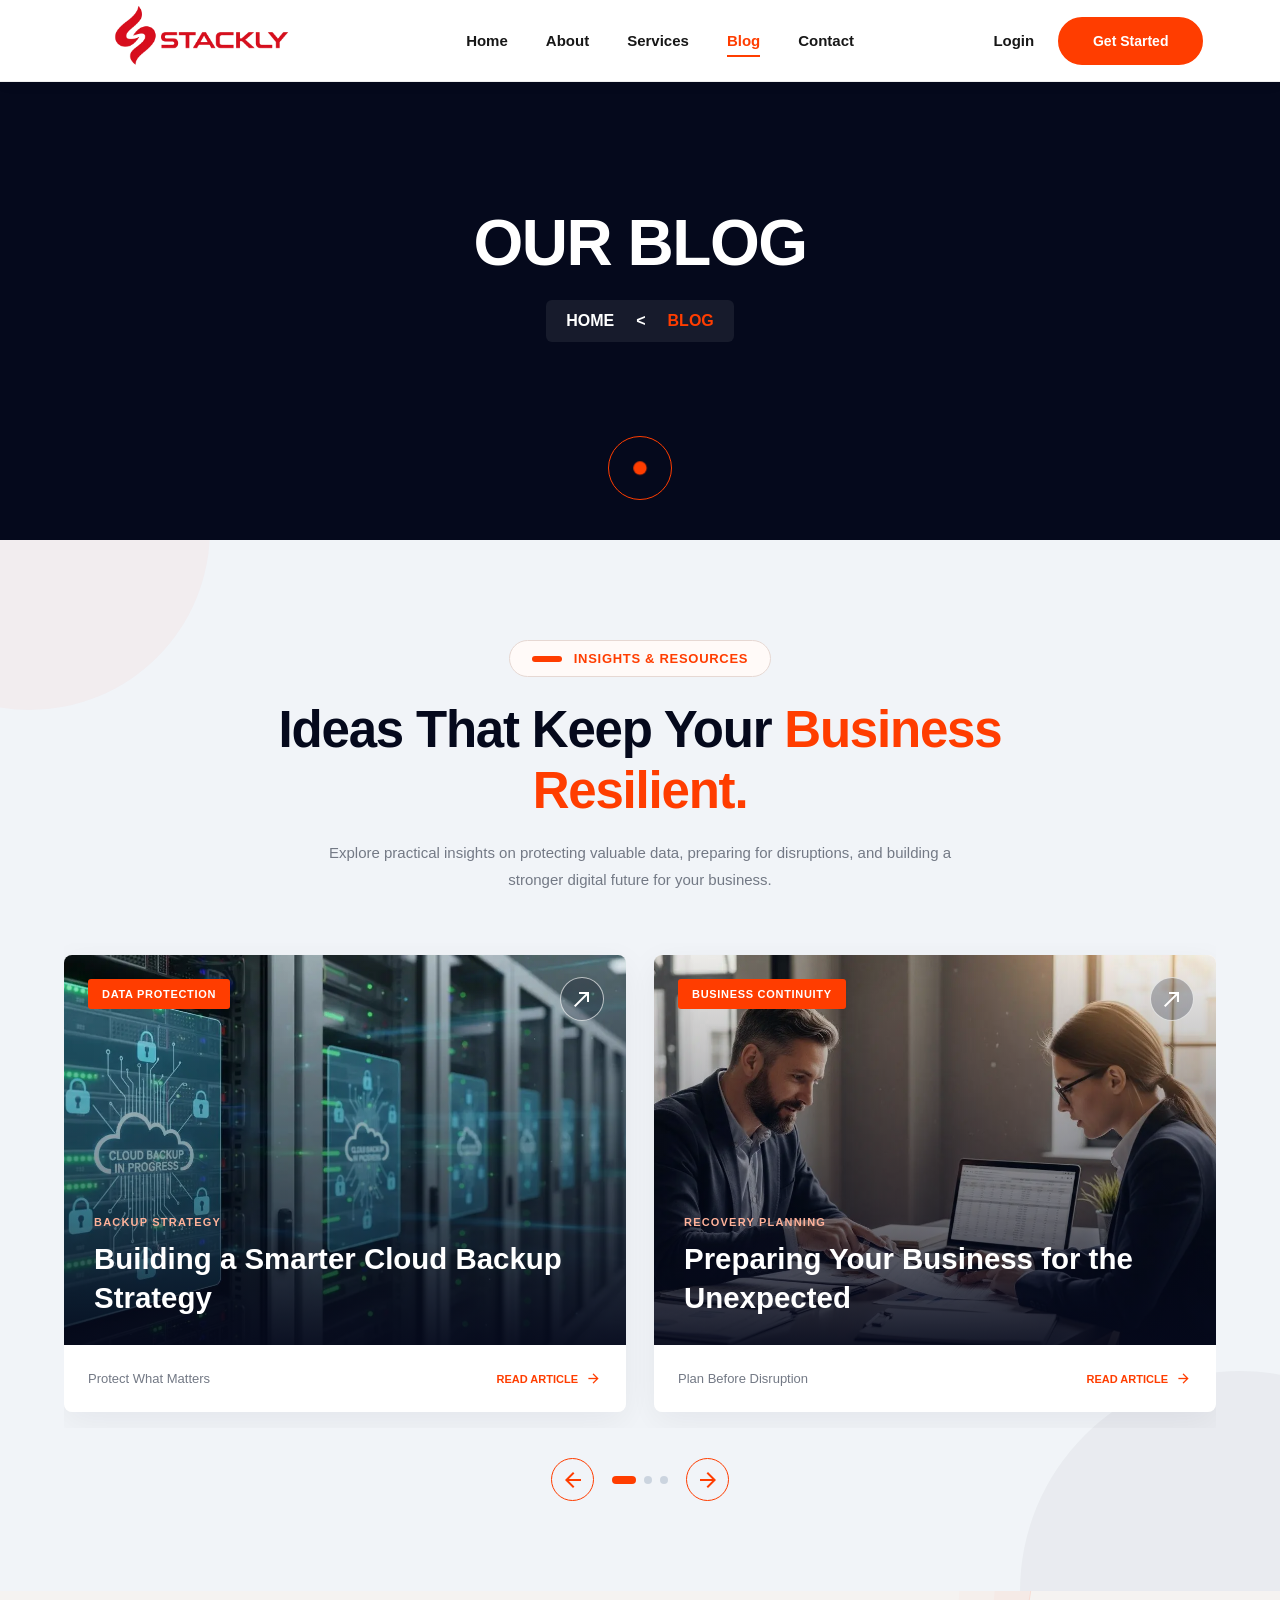
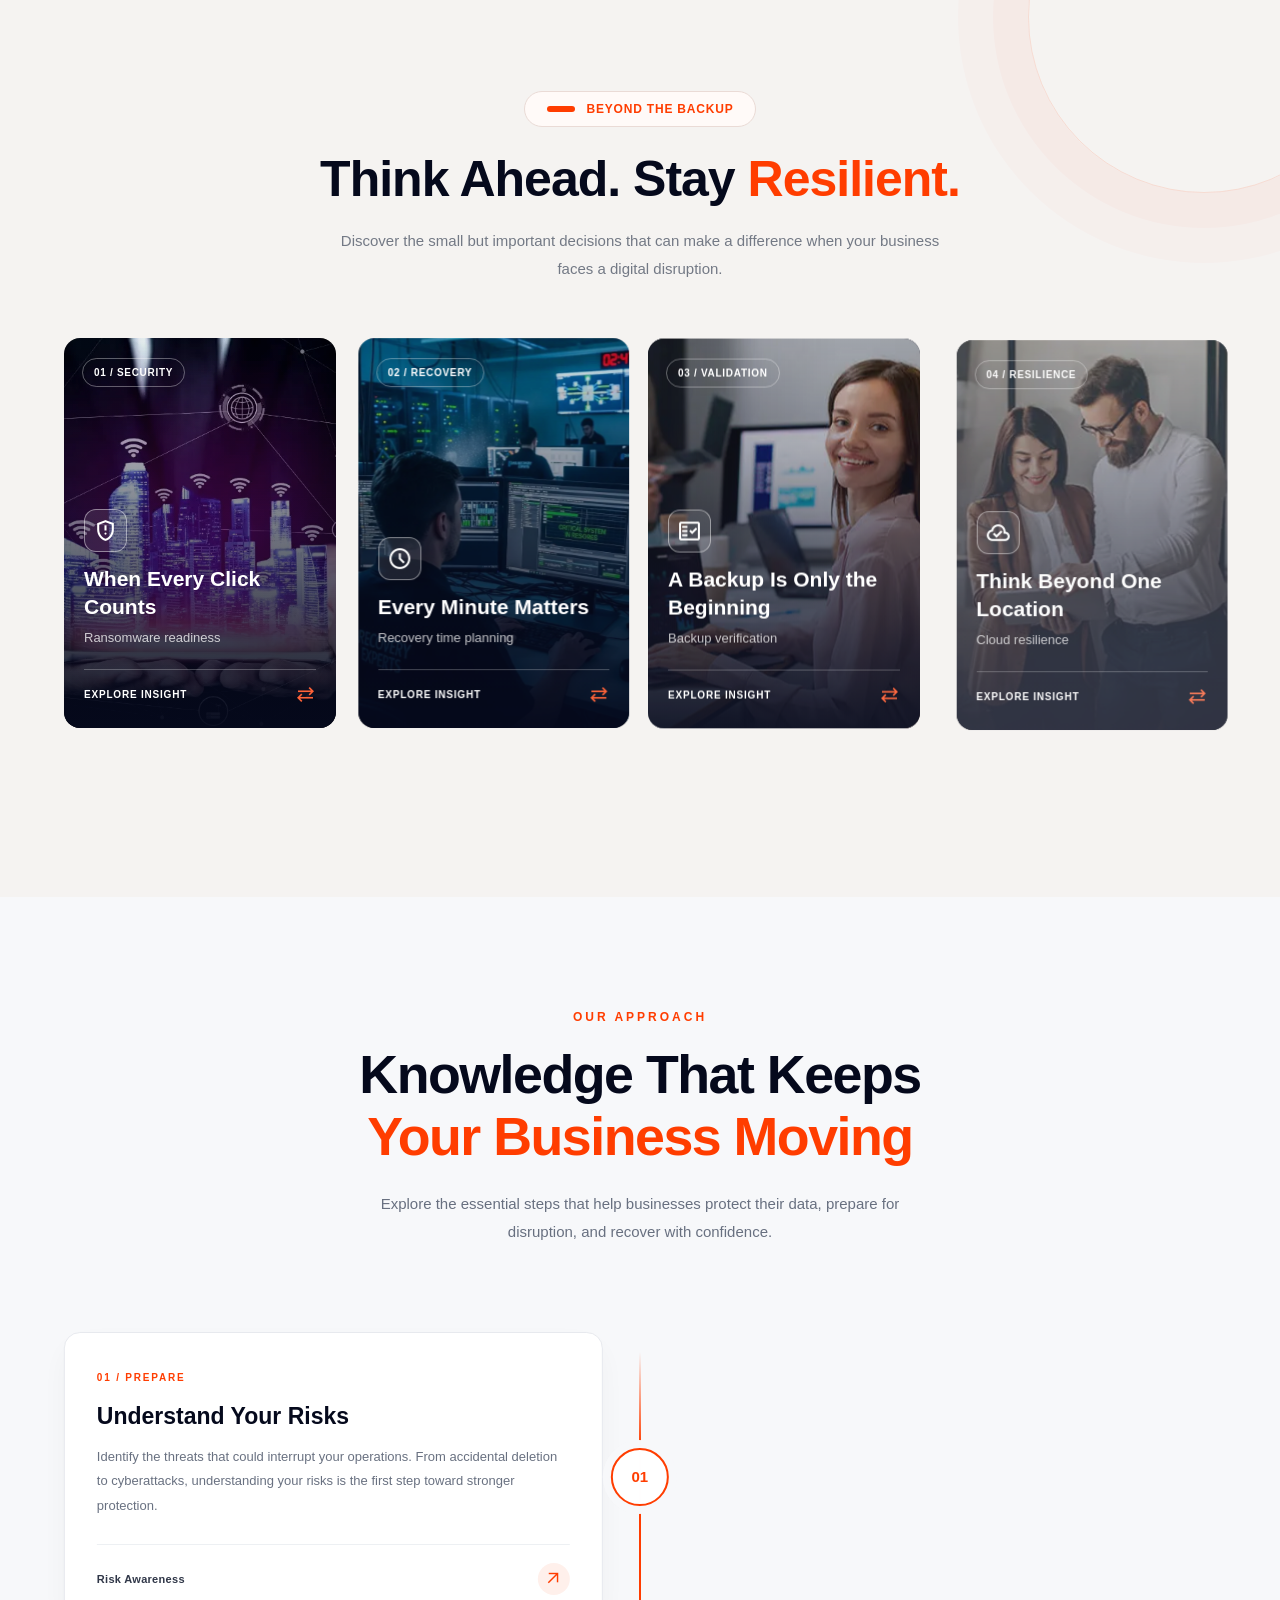
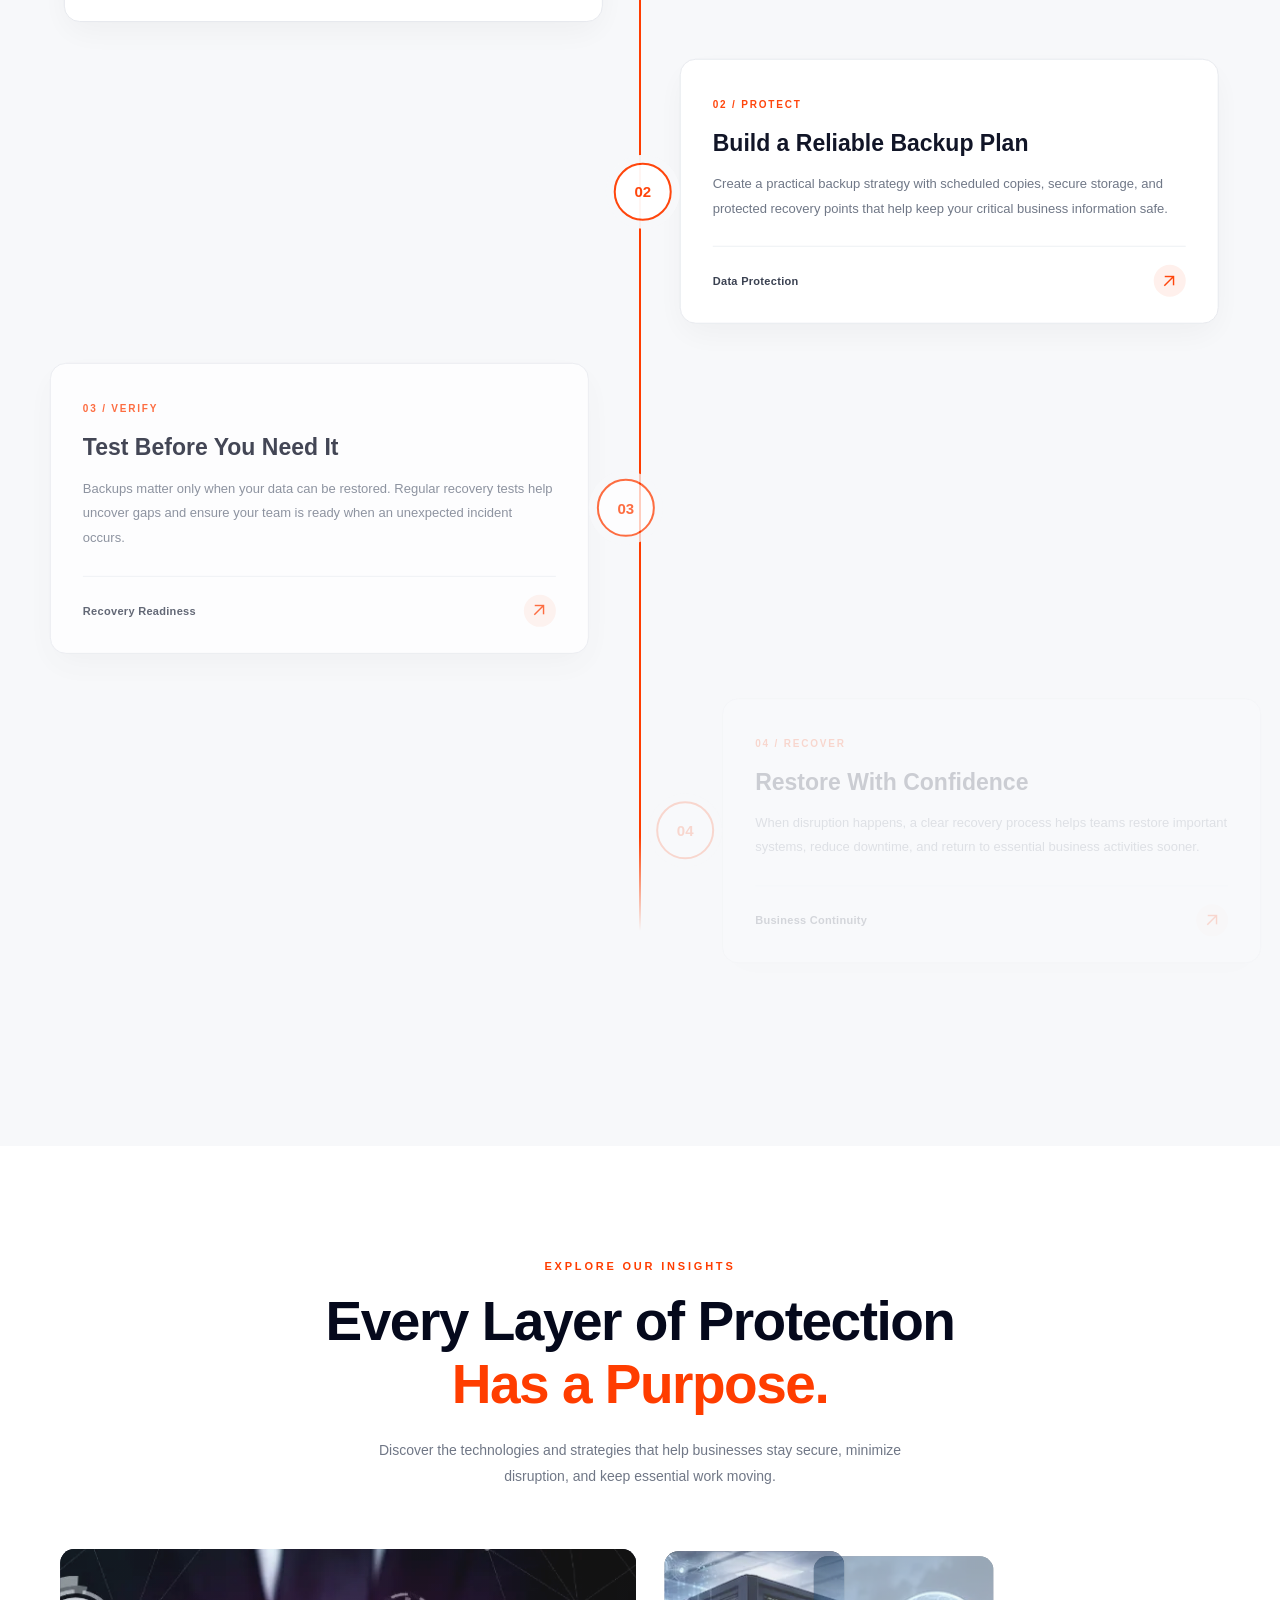
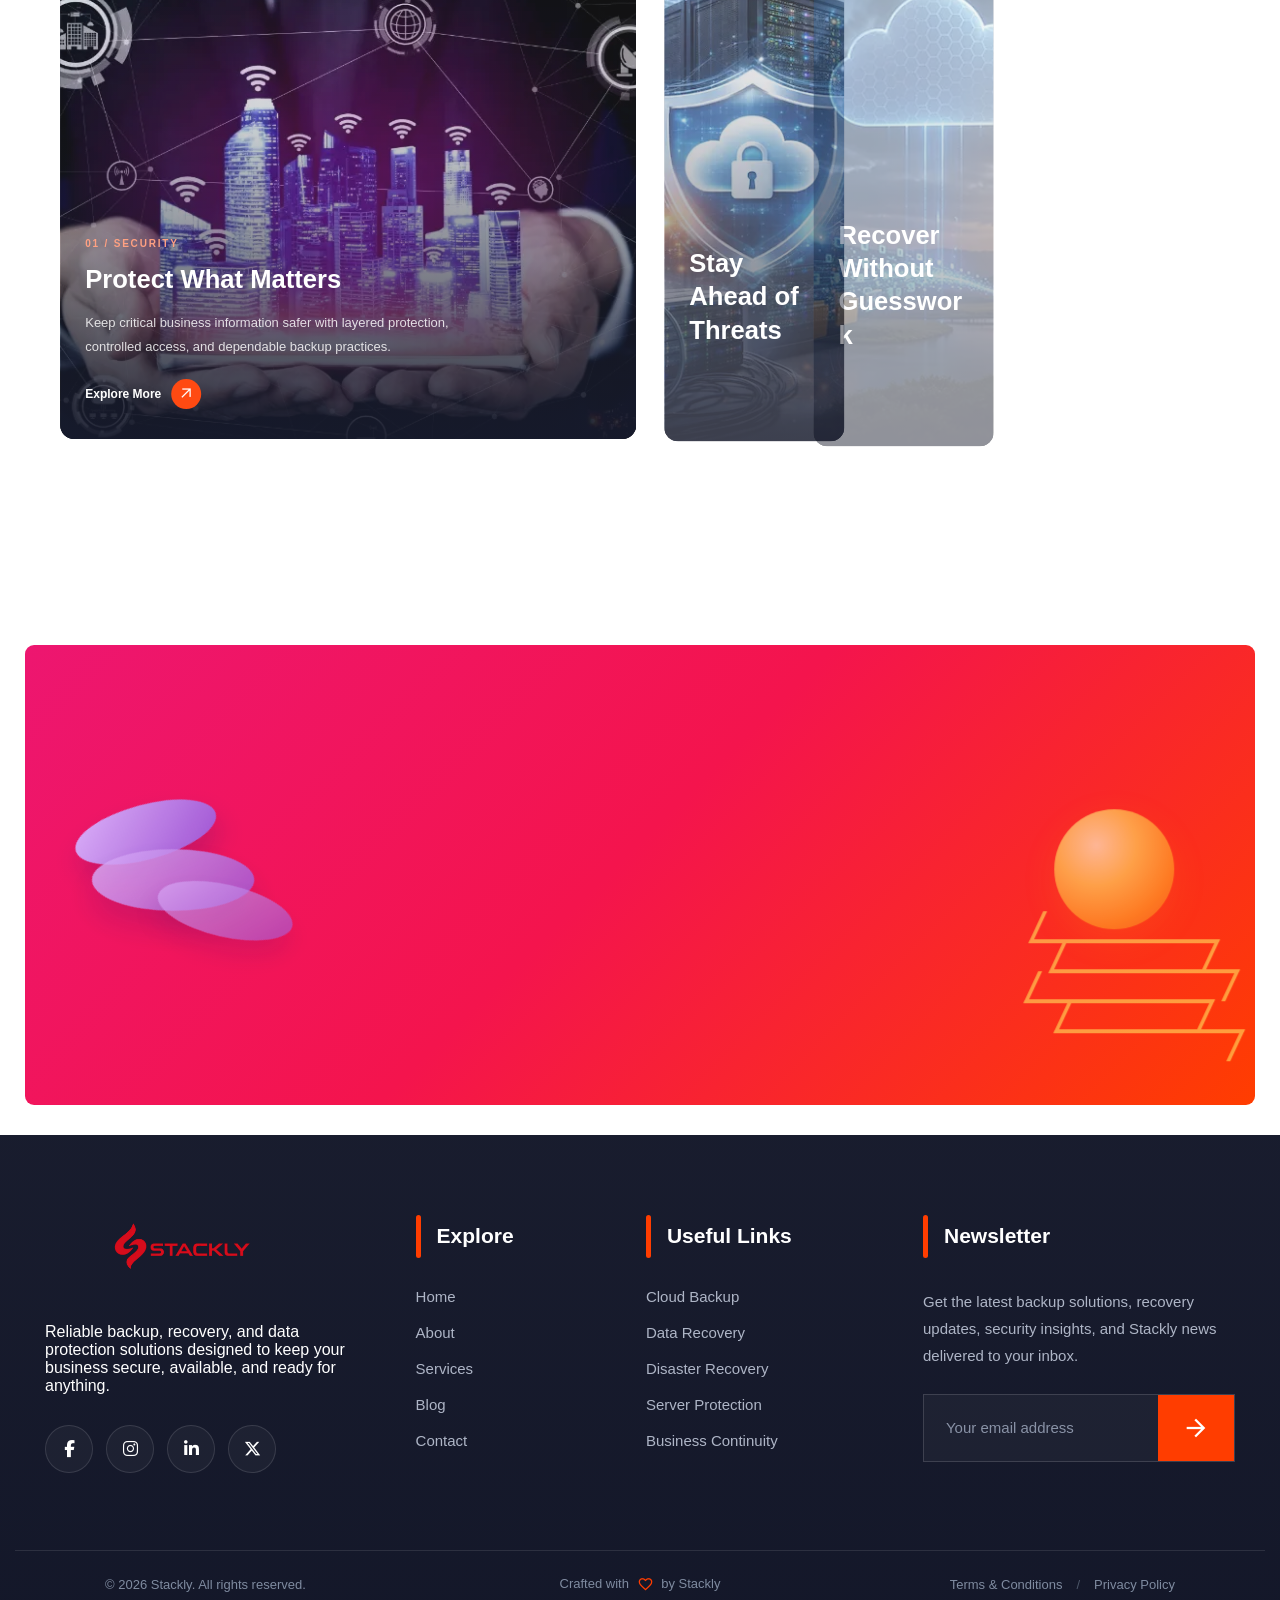
==== blog.html @ acf5c430 "first commit" ====
<!DOCTYPE html>
<html lang="en">
<head>
    <meta charset="UTF-8">
    <meta name="viewport" content="width=device-width, initial-scale=1.0">

    <title>Stackly | Backup & Recovery Solutions</title>
<link
    rel="stylesheet"
    href="https://fonts.googleapis.com/css2?family=Material+Symbols+Outlined:opsz,wght,FILL,GRAD@24,500,0,0"
>
<link rel="stylesheet"
      href="https://cdnjs.cloudflare.com/ajax/libs/font-awesome/6.7.2/css/all.min.css">
    <!-- Header CSS -->
    <link rel="stylesheet" href="css/style.css">
    <link rel="stylesheet" href="css/blog.css">
</head>

<body>

    <!-- ================================
         HEADER / NAVBAR
    ================================= -->

    <header class="main-header">

        <nav class="navbar">

            <!-- LOGO -->
            <div class="navbar-logo">
                <a href="index.html">
                    <img
                        src="assets/red-logo.webp"
                        alt="Stackly"
                        class="stackly-logo"
                    >
                </a>
            </div>


            <!-- DESKTOP NAVIGATION -->
            <div class="desktop-navigation">

                <ul class="nav-menu">

                    <li class="nav-item">
                        <a href="index.html" class="nav-link">
                            Home
                        </a>
                    </li>

                    <li class="nav-item">
                        <a href="about.html" class="nav-link">
                            About
                        </a>
                    </li>

                    <li class="nav-item">
                        <a href="services.html" class="nav-link">
                            Services
                        </a>
                    </li>

                    <li class="nav-item">
                        <a href="blog.html" class="nav-link active">
                            Blog
                        </a>
                    </li>

                    <li class="nav-item">
                        <a href="contact.html" class="nav-link">
                            Contact
                        </a>
                    </li>

                </ul>

            </div>


            <!-- RIGHT SIDE ACTIONS -->
            <div class="navbar-actions">

                <a href="login.html" class="login-link">
                    Login
                </a>

                <a href="contact.html" class="header-cta">
                    Get Started
                </a>

            </div>


            <!-- MOBILE MENU BUTTON -->
            <button
                class="mobile-menu-toggle"
                id="mobileMenuToggle"
                type="button"
                aria-label="Open Menu"
                aria-expanded="false"
            >

                <span></span>
                <span></span>
                <span></span>

            </button>

        </nav>


        <!-- =================================
             MOBILE FULL SCREEN NAVIGATION
        ================================== -->

        <div
            class="mobile-navigation"
            id="mobileNavigation"
        >

            <div class="mobile-menu-content">

                <ul class="mobile-nav-menu">

                    <li>
                        <a
                            href="index.html"
                            class="mobile-nav-link"
                        >
                            Home
                        </a>
                    </li>

                    <li>
                        <a
                            href="about.html"
                            class="mobile-nav-link"
                        >
                            About
                        </a>
                    </li>

                    <li>
                        <a
                            href="services.html"
                            class="mobile-nav-link"
                        >
                            Services
                        </a>
                    </li>

                    <li>
                        <a
                            href="blog.html"
                            class="mobile-nav-link active"
                        >
                            Blog
                        </a>
                    </li>

                    <li>
                        <a
                            href="contact.html"
                            class="mobile-nav-link"
                        >
                            Contact
                        </a>
                    </li>

                </ul>


                <!-- MOBILE ACTION BUTTONS -->

                <div class="mobile-menu-actions">

                    <a
                        href="login.html"
                        class="mobile-login"
                    >
                        Login
                    </a>

                    <a
                        href="contact.html"
                        class="mobile-cta"
                    >
                        Get Started
                    </a>

                </div>

            </div>

        </div>

    </header>

<!-- =========================================
     STACKLY BLOG HERO
========================================= -->

<section class="backup-about-hero backup-blog-hero">

    <!-- Circuit background -->
    <div class="backup-about-hero-pattern"></div>

    <!-- Centered content -->
    <div class="backup-about-hero-content">

        <h1 class="backup-about-hero-title">
            OUR BLOG
        </h1>

        <div class="backup-about-breadcrumb">

            <a href="index.html">HOME</a>

            <span class="backup-breadcrumb-arrow">&lt;</span>

            <span class="backup-breadcrumb-current">
                BLOG
            </span>

        </div>

    </div>

    <!-- Bottom circle -->
    <div class="backup-about-hero-circle">
        <span></span>
    </div>

</section>

<!-- =========================================
     STACKLY BLOG ARTICLES
========================================= -->

<section class="stackly-blog-showcase">

    <div class="stackly-blog-container">

        <!-- Heading -->
        <div class="stackly-blog-heading">

            <div class="stackly-blog-label">
                <span></span>
                INSIGHTS & RESOURCES
            </div>

            <h2>
                Ideas That Keep Your
                <span>Business Resilient.</span>
            </h2>

            <p>
                Explore practical insights on protecting valuable data,
                preparing for disruptions, and building a stronger
                digital future for your business.
            </p>

        </div>


        <!-- Carousel -->
        <div class="stackly-blog-carousel">

            <div class="stackly-blog-viewport">

                <div class="stackly-blog-track">

                    <!-- Article 1 -->
                    <article class="stackly-blog-card">

                        <a href="404.html"
                           class="stackly-blog-image"
                           aria-label="Read the guide to smarter cloud backup">

                            <img src="assets/cloud-backup.webp"
                                 alt="Cloud infrastructure and business data backup"
                                 loading="lazy">

                            <span class="stackly-blog-category">
                                DATA PROTECTION
                            </span>

                            <span class="stackly-blog-image-arrow">
                                <span class="material-symbols-outlined">
                                    north_east
                                </span>
                            </span>

                            <div class="stackly-blog-image-content">
                                <span class="stackly-blog-meta">
                                    BACKUP STRATEGY
                                </span>
                                <h3>Building a Smarter Cloud Backup Strategy</h3>
                            </div>

                        </a>

                        <div class="stackly-blog-card-footer">
                            <span>Protect What Matters</span>
                            <a href="404.html">READ ARTICLE
                                <span class="material-symbols-outlined">arrow_forward</span>
                            </a>
                        </div>

                    </article>


                    <!-- Article 2 -->
                    <article class="stackly-blog-card">

                        <a href="404.html"
                           class="stackly-blog-image"
                           aria-label="Read about disaster recovery planning">

                            <img src="assets/bussiness-loan.webp"
                                 alt="Team preparing a disaster recovery plan"
                                 loading="lazy">

                            <span class="stackly-blog-category">
                                BUSINESS CONTINUITY
                            </span>

                            <span class="stackly-blog-image-arrow">
                                <span class="material-symbols-outlined">
                                    north_east
                                </span>
                            </span>

                            <div class="stackly-blog-image-content">
                                <span class="stackly-blog-meta">
                                    RECOVERY PLANNING
                                </span>
                                <h3>Preparing Your Business for the Unexpected</h3>
                            </div>

                        </a>

                        <div class="stackly-blog-card-footer">
                            <span>Plan Before Disruption</span>
                            <a href="404.html">READ ARTICLE
                                <span class="material-symbols-outlined">arrow_forward</span>
                            </a>
                        </div>

                    </article>


                    <!-- Article 3 -->
                    <article class="stackly-blog-card">

                        <a href="404.html"
                           class="stackly-blog-image"
                           aria-label="Read about ransomware resilience">

                            <img src="assets/secure-data.webp"
                                 alt="Cybersecurity and ransomware protection"
                                 loading="lazy">

                            <span class="stackly-blog-category">
                                CYBERSECURITY
                            </span>

                            <span class="stackly-blog-image-arrow">
                                <span class="material-symbols-outlined">
                                    north_east
                                </span>
                            </span>

                            <div class="stackly-blog-image-content">
                                <span class="stackly-blog-meta">
                                    SECURITY INSIGHTS
                                </span>
                                <h3>Strengthening Your Defenses Against Ransomware</h3>
                            </div>

                        </a>

                        <div class="stackly-blog-card-footer">
                            <span>Build Digital Resilience</span>
                            <a href="404.html">READ ARTICLE
                                <span class="material-symbols-outlined">arrow_forward</span>
                            </a>
                        </div>

                    </article>


                    <!-- Article 4 -->
                    <article class="stackly-blog-card">

                        <a href="404.html"
                           class="stackly-blog-image"
                           aria-label="Read about recovery time objectives">

                            <img src="assets/data-recovery (1).webp"
                                 alt="IT specialist restoring business systems"
                                 loading="lazy">

                            <span class="stackly-blog-category">
                                DATA RECOVERY
                            </span>

                            <span class="stackly-blog-image-arrow">
                                <span class="material-symbols-outlined">
                                    north_east
                                </span>
                            </span>

                            <div class="stackly-blog-image-content">
                                <span class="stackly-blog-meta">
                                    RECOVERY READINESS
                                </span>
                                <h3>Reducing Downtime With Better Recovery Planning</h3>
                            </div>

                        </a>

                        <div class="stackly-blog-card-footer">
                            <span>Restore With Confidence</span>
                            <a href="404.html">READ ARTICLE
                                <span class="material-symbols-outlined">arrow_forward</span>
                            </a>
                        </div>

                    </article>


                    <!-- Article 5 -->
                    <article class="stackly-blog-card">

                        <a href="404.html"
                           class="stackly-blog-image"
                           aria-label="Read about backup security">

                            <img src="assets/data-protect.webp"
                                 alt="Secure data storage and encrypted backups"
                                 loading="lazy">

                            <span class="stackly-blog-category">
                                DATA SECURITY
                            </span>

                            <span class="stackly-blog-image-arrow">
                                <span class="material-symbols-outlined">
                                    north_east
                                </span>
                            </span>

                            <div class="stackly-blog-image-content">
                                <span class="stackly-blog-meta">
                                    SECURITY BEST PRACTICES
                                </span>
                                <h3>Why Secure Backups Matter More Than Ever</h3>
                            </div>

                        </a>

                        <div class="stackly-blog-card-footer">
                            <span>Keep Your Data Secure</span>
                            <a href="404.html">READ ARTICLE
                                <span class="material-symbols-outlined">arrow_forward</span>
                            </a>
                        </div>

                    </article>


                    <!-- Article 6 -->
                    <article class="stackly-blog-card">

                        <a href="404.html"
                           class="stackly-blog-image"
                           aria-label="Read about business continuity">

                            <img src="assets/bussiness-loan.webp"
                                 alt="Business team reviewing continuity plans"
                                 loading="lazy">

                            <span class="stackly-blog-category">
                                BUSINESS RESILIENCE
                            </span>

                            <span class="stackly-blog-image-arrow">
                                <span class="material-symbols-outlined">
                                    north_east
                                </span>
                            </span>

                            <div class="stackly-blog-image-content">
                                <span class="stackly-blog-meta">
                                    LONG-TERM PLANNING
                                </span>
                                <h3>Creating a Reliable Business Continuity Plan</h3>
                            </div>

                        </a>

                        <div class="stackly-blog-card-footer">
                            <span>Stay Ready for Tomorrow</span>
                            <a href="404.html">READ ARTICLE
                                <span class="material-symbols-outlined">arrow_forward</span>
                            </a>
                        </div>

                    </article>

                </div>
            </div>


            <!-- Slider controls -->
            <div class="stackly-blog-controls">

                <button class="stackly-blog-prev"
                        type="button"
                        aria-label="Previous articles">
                    <span class="material-symbols-outlined">arrow_back</span>
                </button>

                <div class="stackly-blog-pagination"></div>

                <button class="stackly-blog-next"
                        type="button"
                        aria-label="Next articles">
                    <span class="material-symbols-outlined">arrow_forward</span>
                </button>

            </div>

        </div>

    </div>

</section>


<section class="stackly-insight-section">
    <div class="stackly-insight-container">

        <div class="stackly-insight-heading">
            <div class="stackly-insight-label">
                <span></span> BEYOND THE BACKUP
            </div>

            <h2>
                Think Ahead. Stay
                <span>Resilient.</span>
            </h2>

            <p>
                Discover the small but important decisions that can make
                a difference when your business faces a digital disruption.
            </p>
        </div>

        <div class="stackly-insight-grid">

            <!-- Card 1 -->
            <article class="stackly-flip-card">
                <button class="stackly-flip-inner" type="button"
                        aria-label="Reveal ransomware readiness insight"
                        aria-pressed="false">
                    <div class="stackly-flip-front">
                        <img src="assets/secure-data.webp"
                             alt="Cybersecurity threat protection"
                             loading="lazy">
                        <span class="stackly-insight-number">01 / SECURITY</span>
                        <div class="stackly-flip-front-content">
                            <span class="material-symbols-outlined">gpp_maybe</span>
                            <h3>When Every Click Counts</h3>
                            <p>Ransomware readiness</p>
                            <span class="stackly-flip-hint">
                                EXPLORE INSIGHT
                                <span class="material-symbols-outlined">sync_alt</span>
                            </span>
                        </div>
                    </div>

                    <div class="stackly-flip-back">
                        <span class="stackly-insight-back-number">01</span>
                        <span class="material-symbols-outlined stackly-back-icon">shield_lock</span>
                        <span class="stackly-back-label">SECURITY INSIGHT</span>
                        <h3>Prepare Before a Threat Arrives</h3>
                        <p>
                            Use multi-factor authentication, restrict access,
                            and maintain isolated backups to strengthen your
                            response to ransomware incidents.
                        </p>
                        <a href="404.html" class="stackly-insight-link">
                            EXPLORE MORE
                            <span class="material-symbols-outlined">arrow_forward</span>
                        </a>
                    </div>
                </button>
            </article>


            <!-- Card 2 -->
            <article class="stackly-flip-card">
                <button class="stackly-flip-inner" type="button"
                        aria-label="Reveal recovery planning insight"
                        aria-pressed="false">
                    <div class="stackly-flip-front">
                        <img src="assets/data-protect.webp"
                             alt="IT team planning system recovery"
                             loading="lazy">
                        <span class="stackly-insight-number">02 / RECOVERY</span>
                        <div class="stackly-flip-front-content">
                            <span class="material-symbols-outlined">schedule</span>
                            <h3>Every Minute Matters</h3>
                            <p>Recovery time planning</p>
                            <span class="stackly-flip-hint">
                                EXPLORE INSIGHT
                                <span class="material-symbols-outlined">sync_alt</span>
                            </span>
                        </div>
                    </div>

                    <div class="stackly-flip-back">
                        <span class="stackly-insight-back-number">02</span>
                        <span class="material-symbols-outlined stackly-back-icon">restore</span>
                        <span class="stackly-back-label">RECOVERY INSIGHT</span>
                        <h3>Know Your Recovery Priorities</h3>
                        <p>
                            Define recovery time and recovery point objectives
                            for critical systems, then test whether your
                            recovery plans meet those targets.
                        </p>
                        <a href="404.html" class="stackly-insight-link">
                            EXPLORE MORE
                            <span class="material-symbols-outlined">arrow_forward</span>
                        </a>
                    </div>
                </button>
            </article>


            <!-- Card 3 -->
            <article class="stackly-flip-card">
                <button class="stackly-flip-inner" type="button"
                        aria-label="Reveal backup verification insight"
                        aria-pressed="false">
                    <div class="stackly-flip-front">
                        <img src="assets/data-recovery-team.webp"
                             alt="Data verification and monitoring"
                             loading="lazy">
                        <span class="stackly-insight-number">03 / VALIDATION</span>
                        <div class="stackly-flip-front-content">
                            <span class="material-symbols-outlined">fact_check</span>
                            <h3>A Backup Is Only the Beginning</h3>
                            <p>Backup verification</p>
                            <span class="stackly-flip-hint">
                                EXPLORE INSIGHT
                                <span class="material-symbols-outlined">sync_alt</span>
                            </span>
                        </div>
                    </div>

                    <div class="stackly-flip-back">
                        <span class="stackly-insight-back-number">03</span>
                        <span class="material-symbols-outlined stackly-back-icon">verified</span>
                        <span class="stackly-back-label">VALIDATION INSIGHT</span>
                        <h3>Verify Before You Need It</h3>
                        <p>
                            Monitor backup jobs, review failures, check data
                            integrity, and perform restore tests to confirm
                            that your backups are usable.
                        </p>
                        <a href="404.html" class="stackly-insight-link">
                            EXPLORE MORE
                            <span class="material-symbols-outlined">arrow_forward</span>
                        </a>
                    </div>
                </button>
            </article>


            <!-- Card 4 -->
            <article class="stackly-flip-card">
                <button class="stackly-flip-inner" type="button"
                        aria-label="Reveal cloud resilience insight"
                        aria-pressed="false">
                    <div class="stackly-flip-front">
                        <img src="assets/backup-team.webp"
                             alt="Cloud infrastructure and connected systems"
                             loading="lazy">
                        <span class="stackly-insight-number">04 / RESILIENCE</span>
                        <div class="stackly-flip-front-content">
                            <span class="material-symbols-outlined">cloud_done</span>
                            <h3>Think Beyond One Location</h3>
                            <p>Cloud resilience</p>
                            <span class="stackly-flip-hint">
                                EXPLORE INSIGHT
                                <span class="material-symbols-outlined">sync_alt</span>
                            </span>
                        </div>
                    </div>

                    <div class="stackly-flip-back">
                        <span class="stackly-insight-back-number">04</span>
                        <span class="material-symbols-outlined stackly-back-icon">cloud_sync</span>
                        <span class="stackly-back-label">RESILIENCE INSIGHT</span>
                        <h3>Reduce Single Points of Failure</h3>
                        <p>
                            Evaluate independent backup copies, separate
                            credentials, and recovery options that remain
                            available if your primary environment fails.
                        </p>
                        <a href="404.html" class="stackly-insight-link">
                            EXPLORE MORE
                            <span class="material-symbols-outlined">arrow_forward</span>
                        </a>
                    </div>
                </button>
            </article>

        </div>

        <div class="stackly-insight-footer">
            <span class="material-symbols-outlined">lightbulb</span>
            <p>Better preparation starts with better questions.</p>
        </div>

    </div>
</section>


<!-- BLOG TIMELINE SECTION -->
<section class="stackly-blog-timeline" id="blog-timeline">
    <div class="blog-timeline-container">

        <div class="blog-timeline-heading">
            <span class="blog-timeline-eyebrow">OUR APPROACH</span>
            <h2>Knowledge That Keeps<br><span>Your Business Moving</span></h2>
            <p>
                Explore the essential steps that help businesses protect their
                data, prepare for disruption, and recover with confidence.
            </p>
        </div>

        <div class="blog-timeline-track">

            <!-- Timeline Item 1 -->
            <article class="blog-timeline-item timeline-left">
                <div class="blog-timeline-marker">
                    <span>01</span>
                </div>
                <div class="blog-timeline-card">
                    <span class="blog-timeline-tag">01 / PREPARE</span>
                    <h3>Understand Your Risks</h3>
                    <p>
                        Identify the threats that could interrupt your operations.
                        From accidental deletion to cyberattacks, understanding
                        your risks is the first step toward stronger protection.
                    </p>
                    <div class="blog-timeline-bottom">
                        <span>Risk Awareness</span>
                      <span class="blog-timeline-arrow material-symbols-outlined">
                     arrow_outward
                    </span>
                    </div>
                </div>
            </article>

            <!-- Timeline Item 2 -->
            <article class="blog-timeline-item timeline-right">
                <div class="blog-timeline-marker">
                    <span>02</span>
                </div>
                <div class="blog-timeline-card">
                    <span class="blog-timeline-tag">02 / PROTECT</span>
                    <h3>Build a Reliable Backup Plan</h3>
                    <p>
                        Create a practical backup strategy with scheduled copies,
                        secure storage, and protected recovery points that help
                        keep your critical business information safe.
                    </p>
                    <div class="blog-timeline-bottom">
                        <span>Data Protection</span>
                    <span class="blog-timeline-arrow material-symbols-outlined">
                      arrow_outward
                      </span>
                    </div>
                </div>
            </article>

            <!-- Timeline Item 3 -->
            <article class="blog-timeline-item timeline-left">
                <div class="blog-timeline-marker">
                    <span>03</span>
                </div>
                <div class="blog-timeline-card">
                    <span class="blog-timeline-tag">03 / VERIFY</span>
                    <h3>Test Before You Need It</h3>
                    <p>
                        Backups matter only when your data can be restored.
                        Regular recovery tests help uncover gaps and ensure
                        your team is ready when an unexpected incident occurs.
                    </p>
                    <div class="blog-timeline-bottom">
                        <span>Recovery Readiness</span>
                        <span class="blog-timeline-arrow material-symbols-outlined">
                     arrow_outward
                     </span>
                    </div>
                </div>
            </article>

            <!-- Timeline Item 4 -->
            <article class="blog-timeline-item timeline-right">
                <div class="blog-timeline-marker">
                    <span>04</span>
                </div>
                <div class="blog-timeline-card">
                    <span class="blog-timeline-tag">04 / RECOVER</span>
                    <h3>Restore With Confidence</h3>
                    <p>
                        When disruption happens, a clear recovery process helps
                        teams restore important systems, reduce downtime, and
                        return to essential business activities sooner.
                    </p>
                    <div class="blog-timeline-bottom">
                        <span>Business Continuity</span>
                        <span class="blog-timeline-arrow material-symbols-outlined">
                           arrow_outward
                          </span>
                    </div>
                </div>
            </article>

        </div>

        <div class="blog-timeline-footer">
            <span class="blog-timeline-footer-line"></span>
            <p>Prepare today. Stay resilient tomorrow.</p>
        </div>

    </div>
</section>


<!-- INTERACTIVE IMAGE EXPANSION SECTION -->
<section class="stackly-recovery-showcase" id="recovery-showcase">
    <div class="recovery-showcase-container">

        <div class="recovery-showcase-heading">
            <span class="recovery-showcase-eyebrow">EXPLORE OUR INSIGHTS</span>
            <h2>Every Layer of Protection<br>
                <span>Has a Purpose.</span>
            </h2>
            <p>
                Discover the technologies and strategies that help businesses
                stay secure, minimize disruption, and keep essential work moving.
            </p>
        </div>

        <div class="recovery-expansion-grid">

            <!-- Card 1 -->
            <article class="recovery-expansion-card is-active">
                <img
                    src="assets/secure-data.webp"
                    alt="Secure business data protection"
                    class="recovery-expansion-image"
                    loading="lazy"
                >
                <div class="recovery-expansion-overlay"></div>
                <div class="recovery-expansion-content">
                    <span class="recovery-expansion-number">01 / SECURITY</span>
                    <h3>Protect What Matters</h3>
                    <p>
                        Keep critical business information safer with layered
                        protection, controlled access, and dependable backup practices.
                    </p>
                    <a href="404.html" class="recovery-expansion-link">
                        Explore More
                        <span class="material-symbols-outlined">arrow_outward</span>
                    </a>
                </div>
            </article>

            <!-- Card 2 -->
            <article class="recovery-expansion-card">
                <img
                    src="assets/server-backup.webp"
                    alt="Cybersecurity and ransomware defense"
                    class="recovery-expansion-image"
                    loading="lazy"
                >
                <div class="recovery-expansion-overlay"></div>
                <div class="recovery-expansion-content">
                    <span class="recovery-expansion-number">02 / CYBER RESILIENCE</span>
                    <h3>Stay Ahead of Threats</h3>
                    <p>
                        Learn how thoughtful security practices and isolated
                        backup copies can strengthen your response to cyber incidents.
                    </p>
                    <a href="404.html" class="recovery-expansion-link">
                        Explore More
                        <span class="material-symbols-outlined">arrow_outward</span>
                    </a>
                </div>
            </article>

            <!-- Card 3 -->
            <article class="recovery-expansion-card">
                <img
                    src="assets/data-recovery (1).webp"
                    alt="Cloud infrastructure for business recovery"
                    class="recovery-expansion-image"
                    loading="lazy"
                >
                <div class="recovery-expansion-overlay"></div>
                <div class="recovery-expansion-content">
                    <span class="recovery-expansion-number">03 / CLOUD</span>
                    <h3>Recover Without Guesswork</h3>
                    <p>
                        Build a clearer path to restoring applications and data
                        with documented recovery procedures and tested resources.
                    </p>
                    <a href="404.html" class="recovery-expansion-link">
                        Explore More
                        <span class="material-symbols-outlined">arrow_outward</span>
                    </a>
                </div>
            </article>

            <!-- Card 4 -->
            <article class="recovery-expansion-card">
                <img
                    src="assets/backup-team.webp"
                    alt="Team maintaining business continuity"
                    class="recovery-expansion-image"
                    loading="lazy"
                >
                <div class="recovery-expansion-overlay"></div>
                <div class="recovery-expansion-content">
                    <span class="recovery-expansion-number">04 / CONTINUITY</span>
                    <h3>Keep Business Moving</h3>
                    <p>
                        Prepare teams for unexpected interruptions with practical
                        continuity plans, clear responsibilities, and recovery priorities.
                    </p>
                    <a href="404.html" class="recovery-expansion-link">
                        Explore More
                        <span class="material-symbols-outlined">arrow_outward</span>
                    </a>
                </div>
            </article>

        </div>

        <div class="recovery-showcase-footer">
            <span class="recovery-footer-line"></span>
            <p>Smarter protection. Stronger continuity.</p>
        </div>

    </div>
</section>


<!-- =========================================
     BACKUP CTA SECTION
========================================= -->

<section class="backup-cta">

    <!-- Left decorative design -->
    <div class="backup-cta-left-design">
        <div class="backup-cta-orbit orbit-one"></div>
        <div class="backup-cta-orbit orbit-two"></div>
        <div class="backup-cta-orbit orbit-three"></div>
    </div>


    <!-- CTA Content -->
    <div class="backup-cta-content">

        <h2>
            Ready To Protect Your
            <br>
            Business Data?
        </h2>

        <p>
            Secure your critical data with reliable backup,
            fast recovery, and business continuity solutions.
        </p>

        <a href="contact.html" class="backup-cta-button">
            GET STARTED TODAY
        </a>

    </div>


    <!-- Right decorative design -->
    <div class="backup-cta-right-design">

        <div class="backup-cta-glow"></div>

        <div class="backup-cta-lines">
            <span></span>
            <span></span>
            <span></span>
            <span></span>
        </div>

    </div>

</section>







<!-- =====================================================
     STACKLY BACKUP & RECOVERY FOOTER
===================================================== -->

<footer class="backup-footer">

    <div class="backup-footer-container">

        <!-- ================= BRAND ================= -->

        <div class="backup-footer-brand">

            <a href="404.html" class="backup-footer-logo">
                <img src="assets/red-logo.webp" alt="Stackly">
            </a>

            <p>
                Reliable backup, recovery, and data protection solutions
                designed to keep your business secure, available, and
                ready for anything.
            </p>


            <!-- SOCIAL -->

            <div class="backup-footer-social">

                <a href="404.html" aria-label="Facebook">
                    <i class="fa-brands fa-facebook-f"></i>
                </a>

                <a href="404.html" aria-label="Instagram">
                    <i class="fa-brands fa-instagram"></i>
                </a>

                <a href="404.html" aria-label="LinkedIn">
                    <i class="fa-brands fa-linkedin-in"></i>
                </a>

                <a href="404.html" aria-label="X">
                    <i class="fa-brands fa-x-twitter"></i>
                </a>

            </div>

        </div>


        <!-- ================= EXPLORE ================= -->

        <div class="backup-footer-column">

            <h3>
                <span></span>
                Explore
            </h3>

            <ul>

                <li>
                    <a href="index.html">Home</a>
                </li>

                <li>
                    <a href="about.html">About</a>
                </li>

                <li>
                    <a href="services.html">Services</a>
                </li>

                <li>
                    <a href="blog.html">Blog</a>
                </li>

                <li>
                    <a href="contact.html">Contact</a>
                </li>

            </ul>

        </div>


        <!-- ================= USEFUL LINKS ================= -->

        <div class="backup-footer-column">

            <h3>
                <span></span>
                Useful Links
            </h3>

            <ul>

                <li>
                    <a href="404.html">Cloud Backup</a>
                </li>

                <li>
                    <a href="404.html">Data Recovery</a>
                </li>

                <li>
                    <a href="404.html">Disaster Recovery</a>
                </li>

                <li>
                    <a href="404.html">Server Protection</a>
                </li>

                <li>
                    <a href="404.html">Business Continuity</a>
                </li>

            </ul>

        </div>


        <!-- ================= NEWSLETTER ================= -->

        <div class="backup-footer-newsletter">

            <h3>
                <span></span>
                Newsletter
            </h3>

            <p>
                Get the latest backup solutions, recovery updates,
                security insights, and Stackly news delivered to your inbox.
            </p>


            <form
                class="backup-newsletter-form"
                id="backupNewsletterForm"
                novalidate
            >

                <div class="backup-newsletter-input">

                    <input
                        type="email"
                        id="backupNewsletterEmail"
                        placeholder="Your email address"
                        autocomplete="email"
                    >

                    <button type="submit" aria-label="Subscribe">

                        <span class="material-symbols-outlined">
                            arrow_forward
                        </span>

                    </button>

                </div>


                <div
                    class="backup-newsletter-error"
                    id="backupNewsletterError"
                    aria-live="polite"
                ></div>

            </form>

        </div>

    </div>


    <!-- ================= BOTTOM FOOTER ================= -->

    <div class="backup-footer-bottom">

        <p>
            © 2026 Stackly. All rights reserved.
        </p>

        <p class="backup-footer-crafted">
            Crafted with
            <span class="material-symbols-outlined">
                favorite
            </span>
            by Stackly
        </p>

        <div class="backup-footer-legal">

            <a href="404.html">
                Terms & Conditions
            </a>

            <span>/</span>

            <a href="404.html">
                Privacy Policy
            </a>

        </div>

    </div>

</footer>


    <!-- Header JavaScript -->
     <script src="https://cdnjs.cloudflare.com/ajax/libs/gsap/3.12.5/gsap.min.js"></script>
    <script src="js/script.js"></script>
    <script src="js/blog.js"></script>

</body>
</html>
---- css/style.css ----
/* =========================================================
   STACKLY BACKUP & RECOVERY
   HEADER / NAVBAR
   RED - ORANGE THEME
========================================================= */

* {
    margin: 0;
    padding: 0;
    box-sizing: border-box;
}

html {
    scroll-behavior: smooth;
}

body {
    font-family: "Inter", sans-serif;
    overflow-x: hidden;
}

body.menu-open {
    overflow: hidden;
}


/* =========================================================
   COLOR VARIABLES
========================================================= */

:root {
    --primary-red: #FF3D00;
    --primary-red-dark: #E93600;
    --primary-red-light: #FFF3EF;

    --dark: #0B0F1A;
    --text-dark: #171717;
    --text-light: #666666;

    --white: #FFFFFF;

    --border: #eeeeee;
}


/* =========================================================
   HEADER
========================================================= */

.main-header {
    width: 100%;
    position: relative;
    z-index: 9999;
}


/* =========================================================
   NAVBAR
========================================================= */

.navbar {
    width: 100%;
    height: 82px;

    padding: 0 6%;

    background: var(--white);

    display: flex;
    align-items: center;
    justify-content: space-between;

    position: fixed;
    top: 0;
    left: 0;

    z-index: 10000;

    border-bottom: 1px solid var(--border);

    box-shadow: 0 2px 15px rgba(0, 0, 0, 0.04);
}


/* =========================================================
   LOGO
========================================================= */

.navbar-logo {
    flex: 0 0 auto;

    display: flex;
    align-items: center;

    position: relative;
    z-index: 10003;
}

.navbar-logo a {
    display: flex;
    align-items: center;

    text-decoration: none;
}

.stackly-logo {
    width: 250px;
    height: auto;

    object-fit: contain;

    display: block;
}


/* =========================================================
   DESKTOP NAVIGATION
========================================================= */

.desktop-navigation {
    flex: 1;

    display: flex;
    align-items: center;
    justify-content: center;
}

.nav-menu {
    list-style: none;

    display: flex;
    align-items: center;
    justify-content: center;

    gap: 38px;
}

.nav-item {
    list-style: none;
}

.nav-link {
    position: relative;

    display: inline-flex;
    align-items: center;

    padding: 10px 0;

    text-decoration: none;

    color: var(--text-dark);

    font-size: 15px;
    font-weight: 600;

    transition:
        color 0.3s ease,
        transform 0.3s ease;
}


/* =========================================================
   NAVIGATION UNDERLINE
========================================================= */

.nav-link::after {
    content: "";

    position: absolute;

    left: 0;
    bottom: 2px;

    width: 0;
    height: 2px;

    background: var(--primary-red);

    transition: width 0.3s ease;
}

.nav-link:hover {
    color: var(--primary-red);
}

.nav-link:hover::after {
    width: 100%;
}

.nav-link.active {
    color: var(--primary-red);
}

.nav-link.active::after {
    width: 100%;
}


/* =========================================================
   RIGHT SIDE ACTIONS
========================================================= */

.navbar-actions {
    flex: 0 0 auto;

    display: flex;
    align-items: center;

    gap: 24px;
}


/* =========================================================
   LOGIN
========================================================= */

.login-link {
    position: relative;

    text-decoration: none;

    color: var(--text-dark);

    font-size: 15px;
    font-weight: 600;

    transition: color 0.3s ease;
}

.login-link:hover {
    color: var(--primary-red);
}


/* =========================================================
   GET STARTED BUTTON
========================================================= */

.header-cta {
    min-width: 145px;

    padding: 14px 24px;

    display: inline-flex;
    align-items: center;
    justify-content: center;

    text-decoration: none;

    background: var(--primary-red);

    color: var(--white);

    border: 2px solid var(--primary-red);

    border-radius: 30px;

    font-size: 14px;
    font-weight: 700;

    transition:
        background 0.3s ease,
        border-color 0.3s ease,
        transform 0.3s ease,
        box-shadow 0.3s ease;
}

.header-cta:hover {
    background: var(--primary-red-dark);

    border-color: var(--primary-red-dark);

    color: var(--white);

    transform: translateY(-2px);

    box-shadow:
        0 8px 20px rgba(255, 61, 0, 0.22);
}


/* =========================================================
   MOBILE TOGGLE
========================================================= */

.mobile-menu-toggle {
    display: none;

    width: 48px;
    height: 48px;

    padding: 0;

    border: none;
    outline: none;

    background: var(--primary-red-light);

    cursor: pointer;

    position: relative;

    z-index: 10004;

    align-items: center;
    justify-content: center;

    flex-direction: column;

    gap: 5px;

    border-radius: 0;

    transition:
        background 0.3s ease;
}

.mobile-menu-toggle:hover {
    background: #ffe4dc;
}

.mobile-menu-toggle span {
    display: block;

    width: 22px;
    height: 2px;

    background: var(--primary-red);

    border-radius: 5px;

    transition:
        transform 0.35s ease,
        opacity 0.25s ease,
        width 0.35s ease;
}


/* =========================================================
   HAMBURGER TO X
========================================================= */

.mobile-menu-toggle.active span:nth-child(1) {
    transform: translateY(7px) rotate(45deg);
}

.mobile-menu-toggle.active span:nth-child(2) {
    opacity: 0;

    width: 0;
}

.mobile-menu-toggle.active span:nth-child(3) {
    transform: translateY(-7px) rotate(-45deg);
}


/* =========================================================
   MOBILE NAVIGATION
========================================================= */

.mobile-navigation {
    display: none;
}


/* =========================================================
   TABLET
========================================================= */

@media (max-width: 1100px) {

    .navbar {
        padding: 0 4%;
    }

    .nav-menu {
        gap: 25px;
    }

    .stackly-logo {
        width: 140px;
    }

    .navbar-actions {
        gap: 16px;
    }

    .header-cta {
        min-width: 130px;

        padding: 13px 18px;
    }
}


/* =========================================================
   MOBILE
========================================================= */

@media (max-width: 768px) {

    /* -----------------------------------------
       FIXED MOBILE HEADER
    ----------------------------------------- */

    .navbar {
        height: 72px;

        padding: 0 20px;

        background: var(--white);

        position: fixed;

        top: 0;
        left: 0;

        z-index: 10000;

        box-shadow:
            0 2px 15px rgba(0, 0, 0, 0.08);
    }


    /* -----------------------------------------
       LOGO
    ----------------------------------------- */

    .navbar-logo {
        z-index: 10003;
    }

    .stackly-logo {
        width: 195px;

       height: 48px;
    }


    /* -----------------------------------------
       HIDE DESKTOP MENU
    ----------------------------------------- */

    .desktop-navigation {
        display: none;
    }


    /* -----------------------------------------
       HIDE DESKTOP BUTTONS
    ----------------------------------------- */

    .navbar-actions {
        display: none;
    }


    /* -----------------------------------------
       SHOW MOBILE TOGGLE
    ----------------------------------------- */

    .mobile-menu-toggle {
        display: flex;
    }


    /* =================================================
       MOBILE FULL SCREEN MENU
    ================================================= */

    .mobile-navigation {
        display: block;

        position: fixed;

        top: 72px;
        left: 0;

        width: 100%;
        height: calc(100vh - 72px);

        background: var(--white);

        z-index: 9998;

        visibility: hidden;

        opacity: 0;

        transform: translateY(-15px);

        pointer-events: none;

        overflow-y: auto;

        transition:
            opacity 0.35s ease,
            transform 0.35s ease,
            visibility 0.35s ease;
    }


    /* -----------------------------------------
       OPEN MOBILE MENU
    ----------------------------------------- */

    .mobile-navigation.active {
        visibility: visible;

        opacity: 1;

        transform: translateY(0);

        pointer-events: auto;
    }


    /* =================================================
       MOBILE MENU CONTENT
    ================================================= */

    .mobile-menu-content {

        width: 100%;

        min-height: 100%;

        display: flex;

        flex-direction: column;

        align-items: center;

        justify-content: center;

        padding: 35px 22px 50px;
    }


    /* =================================================
       MOBILE LINKS
    ================================================= */

    .mobile-nav-menu {

        width: 100%;

        max-width: 430px;

        list-style: none;

        display: flex;

        flex-direction: column;

        align-items: center;

        gap: 5px;
    }

    .mobile-nav-menu li {
        width: 100%;

        list-style: none;

        text-align: center;
    }


    .mobile-nav-link {

        width: 100%;

        display: block;

        padding: 15px 12px;

        text-decoration: none;

        color: var(--text-dark);

        font-size: 20px;

        font-weight: 600;

        border-radius: 5px;

        transition:
            color 0.3s ease,
            background 0.3s ease,
            transform 0.3s ease;
    }


    .mobile-nav-link:hover {

        color: var(--primary-red);

        background: var(--primary-red-light);

        transform: translateX(4px);
    }


    .mobile-nav-link.active {

        color: var(--primary-red);

        background: var(--primary-red-light);
    }


    /* =================================================
       MOBILE ACTIONS
    ================================================= */

    .mobile-menu-actions {

        width: 100%;

        max-width: 300px;

        margin-top: 25px;

        display: flex;

        flex-direction: column;

        align-items: center;

        gap: 13px;
    }


    .mobile-login,
    .mobile-cta {

        width: 100%;

        min-height: 50px;

        display: flex;

        align-items: center;

        justify-content: center;

        text-decoration: none;

        border-radius: 5px;

        font-size: 15px;

        font-weight: 700;

        transition:
            background 0.3s ease,
            color 0.3s ease,
            transform 0.3s ease;
    }


    /* Login */

    .mobile-login {

        color: var(--primary-red);

        background: var(--white);

        border: 1.5px solid var(--primary-red);
    }

    .mobile-login:hover {

        background: var(--primary-red-light);

        transform: translateY(-2px);
    }


    /* CTA */

    .mobile-cta {

        color: var(--white);

        background: var(--primary-red);

        border: 1.5px solid var(--primary-red);
    }

    .mobile-cta:hover {

        background: var(--primary-red-dark);

        border-color: var(--primary-red-dark);

        transform: translateY(-2px);
    }

}


/* =========================================================
   SMALL MOBILE
========================================================= */

@media (max-width: 480px) {

    .navbar {
        height: 68px;

        padding: 0 16px;
    }

    .stackly-logo {
        width: 175px;

        height:auto;
        margin-left:-30px;
    }

    .mobile-menu-toggle {
        width: 44px;
        height: 44px;
    }

    .mobile-navigation {
        top: 68px;

        height: calc(100vh - 68px);
    }

    .mobile-nav-link {
        font-size: 19px;

        padding: 14px 10px;
    }
}


/* =========================================================
   VERY SMALL MOBILE
========================================================= */

@media (max-width: 360px) {

    .navbar {
        padding: 0 12px;
    }

    .stackly-logo {
        width: 195px;
    }

    .mobile-menu-toggle {
        width: 42px;
        height: 42px;
    }

    .mobile-nav-link {
        font-size: 18px;
    }
}


/* =========================================================
   RED SELECTION
========================================================= */

::selection {
    background: var(--primary-red);

    color: var(--white);
}



/* =====================================================
   STACKLY BACKUP FOOTER
===================================================== */
.backup-footer {
    width: 100%;
    position: relative;
    isolation: isolate;
    overflow: hidden;

    /* Background image */
    background-image:
        linear-gradient(
            rgba(5, 9, 28, 0.92),
            rgba(5, 9, 28, 0.94)
        ),
        url("../images/footer-bg.webp");

    background-size: cover;
    background-position: center;
    background-repeat: no-repeat;

    color: #ffffff;
}




/* =====================================================
   MAIN FOOTER
===================================================== */

.backup-footer-container {
    width: 100%;

    max-width: 1450px;

    margin: 0 auto;

    padding: 80px 45px 65px;

    display: grid;

    grid-template-columns:
        1.35fr
        0.75fr
        0.95fr
        1.25fr;

    /*
       Reduced gap
    */
    column-gap: 55px;

    align-items: start;
}

/* =====================================================
   BRAND
===================================================== */

.backup-footer-brand {
    max-width: 390px;
}

.backup-footer-logo {
    display: inline-flex;

    align-items: center;

    text-decoration: none;

    margin-bottom: 8px;
}


.backup-footer-logo img {
    width: 195px;

    height: auto;

    display: block;
    margin-top: -30px;
    margin-left: 40px;
     filter: none !important;
    opacity: 1 !important;
    mix-blend-mode: normal !important;
}
*/

.backup-footer-brand p {
    margin: 0;

    color: #aeb5c6;

    font-size: 15px;

    line-height: 1.9;
    margin-top: -40px;
}


/* =====================================================
   FOOTER HEADINGS
===================================================== */

.backup-footer-column h3,
.backup-footer-newsletter h3 {
    margin: 0 0 30px;

    display: flex;

    align-items: center;

    gap: 16px;

    color: #ffffff;

    font-size: 21px;

    font-weight: 750;
}


.backup-footer-column h3 > span,
.backup-footer-newsletter h3 > span {
    width: 5px;

    height: 43px;

    background: #ff3d00;

    display: block;

    border-radius: 4px;
}


/* =====================================================
   FOOTER LINKS
===================================================== */

.backup-footer-column ul {
    list-style: none;

    margin: 0;

    padding: 0;
}


.backup-footer-column li {
    margin-bottom: 18px;
}


.backup-footer-column li:last-child {
    margin-bottom: 0;
}


.backup-footer-column a {
    color: #aeb5c6;

    text-decoration: none;

    font-size: 15px;

    display: inline-block;

    transition:
        color 0.3s ease,
        transform 0.3s ease;
}


.backup-footer-column a:hover {
    color: #ff3d00;

    transform: translateX(5px);
}


/* =====================================================
   SOCIAL ICONS
===================================================== */

.backup-footer-social {
    display: flex;

    align-items: center;

    gap: 13px;

    margin-top: 30px;
}


.backup-footer-social a {
    width: 48px;

    height: 48px;

    border-radius: 50%;

    border: 1px solid rgba(255, 255, 255, 0.12);

    background: rgba(255, 255, 255, 0.035);

    display: flex;

    align-items: center;

    justify-content: center;

    color: #ffffff;

    text-decoration: none;

    font-size: 17px;

    transition:
        background 0.35s ease,
        color 0.35s ease,
        transform 0.35s ease,
        border-color 0.35s ease;
}


.backup-footer-social a:hover {
    background: #ff3d00;

    border-color: #ff3d00;

    color: #ffffff;

    transform: translateY(-5px);
}


/* =====================================================
   NEWSLETTER
===================================================== */

.backup-footer-newsletter {
    max-width: 440px;
}


.backup-footer-newsletter p {
    margin: 0 0 25px;

    color: #aeb5c6;

    font-size: 15px;

    line-height: 1.8;
}


/* =====================================================
   INPUT
===================================================== */

.backup-newsletter-input {
    width: 100%;

    height: 68px;

    display: flex;

    border: 1px solid rgba(255, 255, 255, 0.14);

    background: rgba(255, 255, 255, 0.035);
}


.backup-newsletter-input input {
    flex: 1;

    min-width: 0;

    height: 100%;

    border: 0;

    outline: 0;

    background: transparent;

    padding: 0 22px;

    color: #ffffff;

    font-family: inherit;

    font-size: 15px;
}


.backup-newsletter-input input::placeholder {
    color: #8992a6;
}


/* =====================================================
   SUBMIT BUTTON
===================================================== */

.backup-newsletter-input button {
    width: 76px;

    height: 100%;

    border: 0;

    outline: 0;

    background: #ff3d00;

    color: #ffffff;

    cursor: pointer;

    display: flex;

    align-items: center;

    justify-content: center;

    transition:
        background 0.3s ease;
}


.backup-newsletter-input button:hover {
    background: #e83600;
}


.backup-newsletter-input button
.material-symbols-outlined {
    font-size: 28px;

    transition:
        transform 0.35s ease;
}


.backup-newsletter-input button:hover
.material-symbols-outlined {
    transform: translateX(5px);
}


/* =====================================================
   VALIDATION ERROR
===================================================== */

.backup-newsletter-error {
    min-height: 23px;

    padding-top: 8px;

    color: #ff6340;

    font-size: 14px;

    line-height: 1.4;
}


/* =====================================================
   BOTTOM
===================================================== */

.backup-footer-bottom {
    max-width: 100%;

    margin: 0 15px;

    padding: 25px 90px 28px;

    border-top: 1px solid rgba(255, 255, 255, 0.10);

    display: grid;

    grid-template-columns: 1fr 1fr 1fr;

    align-items: center;
}


.backup-footer-bottom p {
    margin: 0;

    color: #7f8ba0;

    font-size: 13px;
}


.backup-footer-crafted {
    text-align: center;
}


.backup-footer-crafted
.material-symbols-outlined {
    color: #ff3d00;

    font-size: 17px;

    vertical-align: middle;

    margin: 0 4px;
}


.backup-footer-legal {
    display: flex;

    justify-content: flex-end;

    align-items: center;

    gap: 14px;
}


.backup-footer-legal a {
    color: #7f8ba0;

    text-decoration: none;

    font-size: 13px;

    transition: color 0.3s ease;
}


.backup-footer-legal a:hover {
    color: #ff3d00;
}


.backup-footer-legal span {
    color: #4c5668;

    font-size: 13px;
}


/* =====================================================
   TABLET
===================================================== */

@media (max-width: 1100px) {

    .backup-footer-container {
        grid-template-columns:
            1.2fr
            0.8fr;

        gap: 50px 60px;

        padding: 70px 40px 55px;
    }


    .backup-footer-brand,
    .backup-footer-newsletter {
        max-width: 100%;
    }


    .backup-footer-bottom {
        padding-left: 40px;
        padding-right: 40px;
    }

}


/* =====================================================
   MOBILE
===================================================== */

@media (max-width: 700px) {

    .backup-footer-container {
        grid-template-columns: 1fr;

        gap: 42px;

        padding: 60px 25px 50px;
    }


    .backup-footer-brand {
        max-width: 100%;
    }


    .backup-footer-logo {
        margin-bottom: 20px;
    }


    .backup-footer-logo img {
        width: 160px;
    }


    .backup-footer-brand p {
        font-size: 14px;

        line-height: 1.8;
    }


    .backup-footer-social {
        margin-top: 23px;
    }


    .backup-footer-column h3,
    .backup-footer-newsletter h3 {
        margin-bottom: 22px;

        font-size: 19px;
    }


    .backup-footer-column li {
        margin-bottom: 14px;
    }


    .backup-footer-newsletter p {
        font-size: 14px;
    }


    .backup-newsletter-input {
        height: 60px;
    }


    .backup-newsletter-input button {
        width: 65px;
    }


    .backup-footer-bottom {
        margin: 0;

        padding: 25px;

        grid-template-columns: 1fr;

        gap: 16px;

        text-align: center;
    }


    .backup-footer-crafted {
        text-align: center;
    }


    .backup-footer-legal {
        justify-content: center;
    }

}


/* =====================================================
   SMALL MOBILE
===================================================== */

@media (max-width: 400px) {

    .backup-footer-container {
        padding-left: 18px;
        padding-right: 18px;
    }


    .backup-footer-social a {
        width: 47px;

        height: 47px;
    }


    .backup-newsletter-input input {
        padding: 0 15px;

        font-size: 14px;
    }


    .backup-newsletter-input button {
        width: 58px;
    }

}
---- css/blog.css ----
/* =========================================
   STACKLY BLOG HERO
========================================= */

.backup-blog-hero {
    position: relative;
    isolation: isolate;

    width: 100%;
    min-height: 540px;

    display: flex;
    align-items: center;
    justify-content: center;

    overflow: hidden;

    background: #05091c;
}


/* Circuit-board background */

.backup-blog-hero .backup-about-hero-pattern {
    position: absolute;

    top: 0;
    left: 0;

    width: 58%;
    height: 100%;

    z-index: -1;

    background-image: url("../images/circuit-pattern.webp");
    background-repeat: no-repeat;
    background-size: cover;
    background-position: left center;

    opacity: .75;

    -webkit-mask-image: linear-gradient(
        to right,
        #000 0%,
        #000 55%,
        transparent 100%
    );

    mask-image: linear-gradient(
        to right,
        #000 0%,
        #000 55%,
        transparent 100%
    );

    pointer-events: none;
}


/* Dark overlay */

.backup-blog-hero::before {
    content: "";

    position: absolute;
    inset: 0;

    z-index: -1;

    background: linear-gradient(
        to right,
        rgba(5, 9, 28, .12) 0%,
        rgba(5, 9, 28, .35) 40%,
        rgba(5, 9, 28, .92) 75%,
        #05091c 100%
    );

    pointer-events: none;
}


/* Center content */

.backup-blog-hero .backup-about-hero-content {
    position: relative;
    z-index: 2;

    width: 100%;
    max-width: 1000px;

    margin: 0 auto;
    padding: 100px 24px 90px;

    display: flex;
    flex-direction: column;
    align-items: center;
    justify-content: center;

    text-align: center;
}


/* Blog title */

.backup-blog-hero .backup-about-hero-title {
    margin: 0 0 22px;

    color: #ffffff;

    font-size: clamp(42px, 5vw, 68px);
    font-weight: 800;

    line-height: 1.1;
    letter-spacing: -1.5px;

    text-align: center;
}


/* Breadcrumb */

.backup-blog-hero .backup-about-breadcrumb {
    display: inline-flex;

    align-items: center;
    justify-content: center;

    flex-wrap: wrap;
    gap: 22px;

    padding: 12px 20px;

    border-radius: 6px;

    background: #171b2c;

    font-size: 16px;
    font-weight: 700;
}


.backup-blog-hero .backup-about-breadcrumb a {
    color: #ffffff;
    text-decoration: none;

    transition: color .3s ease;
}

.backup-blog-hero .backup-about-breadcrumb a:hover {
    color: #ff3d00;
}

.backup-blog-hero .backup-breadcrumb-arrow {
    color: #ffffff;
}

.backup-blog-hero .backup-breadcrumb-current {
    color: #ff3d00;
}


/* Bottom circle */

.backup-blog-hero .backup-about-hero-circle {
    position: absolute;

    bottom: 40px;
    left: 50%;

    width: 64px;
    height: 64px;

    display: flex;
    align-items: center;
    justify-content: center;

    border: 1px solid #ff3d00;
    border-radius: 50%;

    transform: translateX(-50%);

    z-index: 2;
}

.backup-blog-hero .backup-about-hero-circle span {
    display: block;

    width: 10px;
    height: 10px;

    border-radius: 50%;

    background: #ff3d00;
}


/* =========================================
   MOBILE RESPONSIVE
========================================= */

@media (max-width: 768px) {

    .backup-blog-hero {
        min-height: 460px;
    }

    .backup-blog-hero .backup-about-hero-pattern {
        width: 100%;
        opacity: .45;

        -webkit-mask-image: linear-gradient(
            to right,
            #000 0%,
            rgba(0, 0, 0, .65) 45%,
            transparent 100%
        );

        mask-image: linear-gradient(
            to right,
            #000 0%,
            rgba(0, 0, 0, .65) 45%,
            transparent 100%
        );
    }

    .backup-blog-hero::before {
        background: rgba(5, 9, 28, .48);
    }

    .backup-blog-hero .backup-about-hero-content {
        padding: 95px 18px;
    }

    .backup-blog-hero .backup-about-hero-title {
        margin-bottom: 20px;

        font-size: clamp(35px, 9vw, 48px);
        letter-spacing: -.8px;
    }

    .backup-blog-hero .backup-about-breadcrumb {
        gap: 15px;
        padding: 11px 16px;
        font-size: 13px;
    }

    .backup-blog-hero .backup-about-hero-circle {
        bottom: 24px;

        width: 48px;
        height: 48px;
    }
}


@media (max-width: 380px) {

    .backup-blog-hero {
        min-height: 420px;
    }

    .backup-blog-hero .backup-about-hero-title {
        font-size: 32px;
    }

    .backup-blog-hero .backup-about-hero-content {
        padding-right: 12px;
        padding-left: 12px;
    }

}


/* =========================================
   BLOG SHOWCASE
========================================= */

.stackly-blog-showcase {
    position: relative;
    isolation: isolate;
    overflow: hidden;
    padding: 100px 5% 90px;
    background: #f1f4f8;
}

.stackly-blog-showcase::before,
.stackly-blog-showcase::after {
    content: "";
    position: absolute;
    z-index: -1;
    width: 360px;
    height: 360px;
    border-radius: 50%;
    background: rgba(255, 61, 0, .035);
    pointer-events: none;
}

.stackly-blog-showcase::before {
    top: -190px;
    left: -150px;
}

.stackly-blog-showcase::after {
    right: -180px;
    bottom: -220px;
    width: 440px;
    height: 440px;
    background: rgba(5, 9, 28, .035);
}

.stackly-blog-container {
    width: 100%;
    max-width: 1400px;
    margin: 0 auto;
}


/* Heading */

.stackly-blog-heading {
    max-width: 800px;
    margin: 0 auto 50px;
    text-align: center;
}

.stackly-blog-label {
    display: inline-flex;
    align-items: center;
    gap: 12px;
    margin-bottom: 22px;
    padding: 10px 22px;
    border: 1px solid #e6d8d3;
    border-radius: 40px;
    background: #fffaf8;
    color: #ff3d00;
    font-size: 13px;
    font-weight: 800;
    letter-spacing: .7px;
}

.stackly-blog-label span {
    width: 30px;
    height: 6px;
    border-radius: 20px;
    background: #ff3d00;
}

.stackly-blog-heading h2 {
    margin: 0;
    color: #05091c;
    font-size: clamp(34px, 4vw, 51px);
    line-height: 1.2;
    font-weight: 800;
    letter-spacing: -1.2px;
}

.stackly-blog-heading h2 span {
    color: #ff3d00;
}

.stackly-blog-heading > p {
    max-width: 650px;
    margin: 18px auto 0;
    color: #737985;
    font-size: 15px;
    line-height: 1.8;
}


/* Carousel */

.stackly-blog-viewport {
    overflow: hidden;
    padding: 12px 0 16px;
}

.stackly-blog-track {
    display: flex;
    align-items: stretch;
    gap: 28px;
    will-change: transform;
}


/* Card */

.stackly-blog-card {
    flex: 0 0 calc((100% - 28px) / 2);
    min-width: 0;
    overflow: hidden;
    border-radius: 8px;
    background: #ffffff;
    box-shadow: 0 10px 35px rgba(5, 9, 28, .06);
    transition: box-shadow .4s ease, transform .4s ease;
}

.stackly-blog-card:hover {
    box-shadow: 0 18px 45px rgba(5, 9, 28, .13);
    transform: translateY(-5px);
}


/* Large image */

.stackly-blog-image {
    position: relative;
    display: block;
    height: 390px;
    overflow: hidden;
    isolation: isolate;
    color: #ffffff;
    text-decoration: none;
    background: #05091c;
}

.stackly-blog-image::after {
    content: "";
    position: absolute;
    inset: 0;
    z-index: 1;
    background: linear-gradient(
        to top,
        rgba(5, 9, 28, .92) 0%,
        rgba(5, 9, 28, .48) 38%,
        rgba(5, 9, 28, .05) 100%
    );
    transition: background .4s ease;
}

.stackly-blog-image img {
    display: block;
    width: 100%;
    height: 100%;
    object-fit: cover;
    object-position: center;
    transition: transform .8s cubic-bezier(.2, .7, .2, 1);
}

.stackly-blog-card:hover .stackly-blog-image img {
    transform: scale(1.07);
}

.stackly-blog-card:hover .stackly-blog-image::after {
    background: linear-gradient(
        to top,
        rgba(5, 9, 28, .96) 0%,
        rgba(5, 9, 28, .52) 48%,
        rgba(255, 61, 0, .10) 100%
    );
}


/* Category badge */

.stackly-blog-category {
    position: absolute;
    top: 24px;
    left: 24px;
    z-index: 2;
    padding: 9px 14px;
    border-radius: 3px;
    background: #ff3d00;
    color: #ffffff;
    font-size: 11px;
    font-weight: 800;
    letter-spacing: .7px;
}


/* Arrow */

.stackly-blog-image-arrow {
    position: absolute;
    top: 22px;
    right: 22px;
    z-index: 2;
    display: flex;
    align-items: center;
    justify-content: center;
    width: 44px;
    height: 44px;
    border: 1px solid rgba(255,255,255,.65);
    border-radius: 50%;
    color: #ffffff;
    background: rgba(5, 9, 28, .25);
    transition: background .3s ease, transform .3s ease;
}

.stackly-blog-card:hover .stackly-blog-image-arrow {
    background: #ff3d00;
    border-color: #ff3d00;
    transform: rotate(45deg);
}


/* Image text */

.stackly-blog-image-content {
    position: absolute;
    right: 30px;
    bottom: 28px;
    left: 30px;
    z-index: 2;
}

.stackly-blog-meta {
    display: block;
    margin-bottom: 12px;
    color: #ffb29a;
    font-size: 11px;
    font-weight: 800;
    letter-spacing: 1.2px;
}

.stackly-blog-image-content h3 {
    max-width: 520px;
    margin: 0;
    color: #ffffff;
    font-size: clamp(23px, 2.3vw, 32px);
    line-height: 1.3;
    font-weight: 800;
}


/* Card footer */

.stackly-blog-card-footer {
    min-height: 67px;
    padding: 17px 24px;
    display: flex;
    align-items: center;
    justify-content: space-between;
    gap: 15px;
}

.stackly-blog-card-footer > span {
    color: #737985;
    font-size: 13px;
    line-height: 1.5;
}

.stackly-blog-card-footer a {
    display: inline-flex;
    flex-shrink: 0;
    align-items: center;
    gap: 7px;
    color: #ff3d00;
    font-size: 11px;
    font-weight: 800;
    text-decoration: none;
}

.stackly-blog-card-footer a .material-symbols-outlined {
    font-size: 17px;
    transition: transform .3s ease;
}

.stackly-blog-card-footer a:hover .material-symbols-outlined {
    transform: translateX(4px);
}


/* Controls */

.stackly-blog-controls {
    display: flex;
    align-items: center;
    justify-content: center;
    gap: 18px;
    margin-top: 30px;
}

.stackly-blog-prev,
.stackly-blog-next {
    display: flex;
    align-items: center;
    justify-content: center;
    width: 43px;
    height: 43px;
    border: 1px solid #ff3d00;
    border-radius: 50%;
    background: transparent;
    color: #ff3d00;
    cursor: pointer;
    transition: background .3s ease, color .3s ease;
}

.stackly-blog-prev:hover,
.stackly-blog-next:hover {
    background: #ff3d00;
    color: #ffffff;
}

.stackly-blog-pagination {
    display: flex;
    align-items: center;
    gap: 8px;
}

.stackly-blog-dot {
    width: 8px;
    height: 8px;
    padding: 0;
    border: 0;
    border-radius: 20px;
    background: #cbd4df;
    cursor: pointer;
    transition: width .3s ease, background .3s ease;
}

.stackly-blog-dot.active {
    width: 24px;
    background: #ff3d00;
}


/* Tablet */

@media (max-width: 900px) {
    .stackly-blog-showcase {
        padding: 80px 4%;
    }

    .stackly-blog-track {
        gap: 20px;
    }

    .stackly-blog-card {
        flex-basis: calc((100% - 20px) / 2);
    }

    .stackly-blog-image {
        height: 320px;
    }

    .stackly-blog-image-content {
        right: 22px;
        bottom: 24px;
        left: 22px;
    }

    .stackly-blog-image-content h3 {
        font-size: 24px;
    }
}


/* Mobile */

@media (max-width: 600px) {
    .stackly-blog-showcase {
        padding: 65px 18px 70px;
    }

    .stackly-blog-heading {
        margin-bottom: 32px;
        text-align: center;
    }

    .stackly-blog-label {
        margin-bottom: 19px;
        padding: 9px 17px;
        font-size: 11px;
    }

    .stackly-blog-label span {
        width: 23px;
        height: 5px;
    }

    .stackly-blog-heading h2 {
        font-size: clamp(28px, 7.5vw, 36px);
        line-height: 1.25;
        letter-spacing: -.6px;
    }

    .stackly-blog-heading > p {
        font-size: 14px;
        line-height: 1.75;
    }

    .stackly-blog-track {
        gap: 18px;
    }

    .stackly-blog-card {
        flex-basis: 100%;
        border-radius: 10px;
    }

    .stackly-blog-image {
        height: 360px;
    }

    .stackly-blog-category {
        top: 17px;
        left: 17px;
        max-width: calc(100% - 85px);
        font-size: 10px;
    }

    .stackly-blog-image-arrow {
        top: 14px;
        right: 14px;
        width: 39px;
        height: 39px;
    }

    .stackly-blog-image-content {
        right: 20px;
        bottom: 23px;
        left: 20px;
    }

    .stackly-blog-meta {
        font-size: 10px;
    }

    .stackly-blog-image-content h3 {
        font-size: 25px;
        line-height: 1.3;
    }

    .stackly-blog-card-footer {
        min-height: 62px;
        padding: 15px 17px;
    }

    .stackly-blog-card-footer > span {
        font-size: 11px;
    }

    .stackly-blog-card-footer a {
        font-size: 10px;
    }

    .stackly-blog-controls {
        margin-top: 22px;
        gap: 12px;
    }
}

@media (max-width: 360px) {
    .stackly-blog-image {
        height: 320px;
    }

    .stackly-blog-image-content h3 {
        font-size: 22px;
    }

    .stackly-blog-card-footer {
        flex-wrap: wrap;
    }
}


/* =========================================
   STACKLY INSIGHT FLIP CARDS
========================================= */

.stackly-insight-section {
    position: relative;
    isolation: isolate;
    overflow: hidden;
    padding: 100px 5%;
    background: #f5f3f1;
}

.stackly-insight-section::before {
    content: "";
    position: absolute;
    z-index: -1;
    top: -150px;
    right: -100px;
    width: 350px;
    height: 350px;
    border: 1px solid rgba(255, 61, 0, .13);
    border-radius: 50%;
    box-shadow:
        0 0 0 35px rgba(255, 61, 0, .025),
        0 0 0 70px rgba(255, 61, 0, .02);
    pointer-events: none;
}

.stackly-insight-container {
    max-width: 1250px;
    margin: 0 auto;
}

.stackly-insight-heading {
    max-width: 760px;
    margin: 0 auto 55px;
    text-align: center;
}

.stackly-insight-label {
    display: inline-flex;
    align-items: center;
    gap: 12px;
    margin-bottom: 22px;
    padding: 10px 22px;
    border: 1px solid #eadbd6;
    border-radius: 40px;
    background: #fffaf8;
    color: #ff3d00;
    font-size: 12px;
    font-weight: 800;
    letter-spacing: .8px;
}

.stackly-insight-label > span {
    width: 28px;
    height: 6px;
    border-radius: 20px;
    background: #ff3d00;
}

.stackly-insight-heading h2 {
    margin: 0;
    color: #05091c;
    font-size: clamp(34px, 4vw, 50px);
    font-weight: 800;
    line-height: 1.2;
    letter-spacing: -1px;
}

.stackly-insight-heading h2 span {
    color: #ff3d00;
}

.stackly-insight-heading > p {
    max-width: 620px;
    margin: 18px auto 0;
    color: #737985;
    font-size: 15px;
    line-height: 1.85;
}


/* Grid */

.stackly-insight-grid {
    display: grid;
    grid-template-columns: repeat(4, minmax(0, 1fr));
    gap: 22px;
    perspective: 1400px;
}


/* Card wrapper */

.stackly-flip-card {
    min-width: 0;
    height: 390px;
    perspective: 1200px;
    -webkit-perspective: 1200px;
}

.stackly-flip-inner {
    position: relative;
    display: block;
    width: 100%;
    height: 100%;
    padding: 0;
    border: 0;
    border-radius: 16px;
    background: transparent;
    color: inherit;
    text-align: left;
    cursor: pointer;
    transform-style: preserve-3d;
    -webkit-transform-style: preserve-3d;
    transition: transform .75s cubic-bezier(.2, .7, .2, 1);
}

.stackly-flip-card:hover .stackly-flip-inner,
.stackly-flip-card.is-flipped .stackly-flip-inner {
    transform: rotateY(180deg);
}

.stackly-flip-inner:focus-visible {
    outline: 3px solid #ff3d00;
    outline-offset: 5px;
}


/* Both faces */

.stackly-flip-front,
.stackly-flip-back {
    position: absolute;
    inset: 0;
    overflow: hidden;
    border-radius: 16px;
    -webkit-backface-visibility: hidden;
    backface-visibility: hidden;
}


/* Front */

.stackly-flip-front {
    background: #05091c;
    color: #ffffff;
}

.stackly-flip-front::after {
    content: "";
    position: absolute;
    inset: 0;
    z-index: 1;
    background: linear-gradient(
        to top,
        rgba(5, 9, 28, .97) 0%,
        rgba(5, 9, 28, .58) 48%,
        rgba(5, 9, 28, .08) 100%
    );
    transition: background .4s ease;
}

.stackly-flip-card:hover .stackly-flip-front::after {
    background: linear-gradient(
        to top,
        rgba(5, 9, 28, .98) 0%,
        rgba(255, 61, 0, .20) 100%
    );
}

.stackly-flip-front > img {
    display: block;
    width: 100%;
    height: 100%;
    object-fit: cover;
    transition: transform .7s ease;
}

.stackly-flip-card:hover .stackly-flip-front > img {
    transform: scale(1.07);
}

.stackly-insight-number {
    position: absolute;
    z-index: 2;
    top: 20px;
    left: 18px;
    padding: 8px 11px;
    border: 1px solid rgba(255,255,255,.35);
    border-radius: 30px;
    color: #ffffff;
    font-size: 10px;
    font-weight: 800;
    letter-spacing: .7px;
}

.stackly-flip-front-content {
    position: absolute;
    z-index: 2;
    right: 20px;
    bottom: 23px;
    left: 20px;
    color: #ffffff;
}

.stackly-flip-front-content > .material-symbols-outlined {
    display: inline-flex;
    align-items: center;
    justify-content: center;
    width: 43px;
    height: 43px;
    margin-bottom: 13px;
    border: 1px solid rgba(255,255,255,.45);
    border-radius: 12px;
    background: rgba(255,255,255,.10);
    color: #ffffff;
    font-size: 25px;
}

.stackly-flip-front-content h3 {
    margin: 0 0 8px;
    font-size: 21px;
    font-weight: 800;
    line-height: 1.3;
}

.stackly-flip-front-content > p {
    margin: 0 0 20px;
    color: rgba(255,255,255,.76);
    font-size: 13px;
    line-height: 1.6;
}

.stackly-flip-hint {
    display: flex;
    align-items: center;
    justify-content: space-between;
    gap: 10px;
    padding-top: 14px;
    border-top: 1px solid rgba(255,255,255,.25);
    color: #ffffff;
    font-size: 10px;
    font-weight: 800;
    letter-spacing: .8px;
}

.stackly-flip-hint .material-symbols-outlined {
    color: #ff6338;
    font-size: 21px;
}


/* Back */

.stackly-flip-back {
    display: flex;
    flex-direction: column;
    align-items: flex-start;
    justify-content: center;
    padding: 25px 23px;
    transform: rotateY(180deg);
    background: #ff3d00;
    color: #ffffff;
    text-align: left;
}

.stackly-insight-back-number {
    position: absolute;
    top: 7px;
    right: 12px;
    color: rgba(255,255,255,.15);
    font-size: 76px;
    font-weight: 900;
    line-height: 1;
}

.stackly-back-icon {
    z-index: 1;
    margin-bottom: 18px;
    font-size: 35px;
}

.stackly-back-label {
    margin-bottom: 12px;
    color: rgba(255,255,255,.83);
    font-size: 10px;
    font-weight: 800;
    letter-spacing: 1px;
}

.stackly-flip-back h3 {
    position: relative;
    z-index: 1;
    margin: 0 0 13px;
    color: #ffffff;
    font-size: 22px;
    line-height: 1.3;
    font-weight: 800;
}

.stackly-flip-back > p {
    margin: 0;
    color: rgba(255,255,255,.93);
    font-size: 13px;
    line-height: 1.8;
}

.stackly-insight-link {
    display: inline-flex;
    align-items: center;
    gap: 9px;
    margin-top: 23px;
    padding-bottom: 5px;
    border-bottom: 1px solid rgba(255,255,255,.7);
    color: #ffffff;
    font-size: 11px;
    font-weight: 800;
    text-decoration: none;
    z-index: 20;
    cursor: pointer;
    pointer-events: auto;
    touch-action: manipulation;
}

.stackly-insight-link .material-symbols-outlined {
    font-size: 17px;
    transition: transform .3s ease;
     z-index: 21;
     pointer-events: auto;

}

.stackly-insight-link:hover .material-symbols-outlined {
    transform: translateX(5px);
}


/* Bottom note */

.stackly-insight-footer {
    display: flex;
    align-items: center;
    justify-content: center;
    gap: 10px;
    margin-top: 45px;
    text-align: center;
}

.stackly-insight-footer .material-symbols-outlined {
    color: #ff3d00;
    font-size: 24px;
}

.stackly-insight-footer p {
    margin: 0;
    color: #05091c;
    font-size: 14px;
    font-weight: 700;
    line-height: 1.7;
}


/* Tablet */

@media (max-width: 1000px) {
    .stackly-insight-section {
        padding: 80px 4%;
    }

    .stackly-insight-grid {
        grid-template-columns: repeat(2, minmax(0, 1fr));
        gap: 24px;
    }

    .stackly-flip-card {
        height: 380px;
    }
}


/* Mobile */

@media (max-width: 600px) {
    .stackly-insight-section {
        padding: 65px 18px;
    }

    .stackly-insight-heading {
        margin-bottom: 35px;
        text-align: center;
    }

    .stackly-insight-heading h2 {
        font-size: clamp(29px, 7.5vw, 36px);
        line-height: 1.25;
        letter-spacing: -.6px;
    }

    .stackly-insight-heading > p {
        font-size: 14px;
        line-height: 1.8;
    }

    .stackly-insight-grid {
        grid-template-columns: minmax(0, 1fr);
        gap: 24px;
        max-width: 390px;
        margin: 0 auto;
    }

    .stackly-flip-card {
        width: 100%;
        height: 400px;
    }

    .stackly-flip-front-content {
        right: 24px;
        bottom: 25px;
        left: 24px;
    }

    .stackly-flip-front-content h3 {
        font-size: 24px;
    }

    .stackly-flip-back {
        align-items: center;
        padding: 28px;
        text-align: center;
    }

    .stackly-flip-back h3 {
        font-size: 24px;
    }

    .stackly-flip-back > p {
        font-size: 14px;
    }

    .stackly-insight-link {
        justify-content: center;
    }

    .stackly-insight-footer {
        max-width: 340px;
        margin: 35px auto 0;
    }

    .stackly-insight-footer p {
        font-size: 13px;
    }
}


/* Touch screens: tap to flip */

@media (hover: none) {
    .stackly-flip-card:hover .stackly-flip-inner {
        transform: none;
    }

    .stackly-flip-card.is-flipped .stackly-flip-inner {
        transform: rotateY(180deg);
    }
}


/* Reduced motion */

@media (prefers-reduced-motion: reduce) {
    .stackly-flip-inner,
    .stackly-flip-front img,
    .stackly-insight-link .material-symbols-outlined {
        transition-duration: .01ms !important;
    }
}



/* =====================================
   BLOG TIMELINE SECTION
===================================== */

.stackly-blog-timeline {
    position: relative;
    width: 100%;
    padding: 110px 5%;
    background: #f7f8fa;
    color: #05091c;
    overflow: hidden;
}

.blog-timeline-container {
    width: 100%;
    max-width: 1200px;
    margin: 0 auto;
}

/* Heading */

.blog-timeline-heading {
    max-width: 720px;
    margin: 0 auto 85px;
    text-align: center;
}

.blog-timeline-eyebrow {
    display: inline-block;
    margin-bottom: 20px;
    color: #ff3d00;
    font-size: 12px;
    font-weight: 800;
    letter-spacing: 3px;
}

.blog-timeline-heading h2 {
    margin: 0;
    font-size: clamp(32px, 4.2vw, 54px);
    line-height: 1.15;
    font-weight: 800;
    letter-spacing: -1.5px;
}

.blog-timeline-heading h2 span {
    color: #ff3d00;
}

.blog-timeline-heading p {
    max-width: 590px;
    margin: 22px auto 0;
    color: #687080;
    font-size: 15px;
    line-height: 1.9;
}

/* Timeline track */

.blog-timeline-track {
    position: relative;
    display: flex;
    flex-direction: column;
    gap: 36px;
}

/* Central vertical line */

.blog-timeline-track::before {
    content: "";
    position: absolute;
    top: 20px;
    bottom: 20px;
    left: 50%;
    width: 2px;
    background: linear-gradient(
        to bottom,
        transparent,
        #ff3d00 8%,
        #ff3d00 92%,
        transparent
    );
    transform: translateX(-50%);
}

/* Timeline row */

.blog-timeline-item {
    position: relative;
    display: grid;
    grid-template-columns: minmax(0, 1fr) 74px minmax(0, 1fr);
    align-items: center;
    min-height: 220px;
}

/* Alternating card placement */

.timeline-left .blog-timeline-card {
    grid-column: 1;
    grid-row: 1;
}

.timeline-right .blog-timeline-card {
    grid-column: 3;
    grid-row: 1;
}

/* Number marker */

.blog-timeline-marker {
    position: relative;
    z-index: 2;
    grid-column: 2;
    grid-row: 1;
    justify-self: center;
    display: flex;
    align-items: center;
    justify-content: center;
    width: 58px;
    height: 58px;
    border: 2px solid #ff3d00;
    border-radius: 50%;
    background: #ffffff;
    box-shadow: 0 0 0 8px #f7f8fa;
    color: #ff3d00;
    font-size: 15px;
    font-weight: 800;
    transition:
        background 0.35s ease,
        color 0.35s ease,
        transform 0.35s ease;
}

.blog-timeline-item:hover .blog-timeline-marker {
    background: #ff3d00;
    color: #ffffff;
    transform: scale(1.08);
}

/* Cards */

.blog-timeline-card {
    position: relative;
    min-width: 0;
    padding: 34px 32px 26px;
    overflow: hidden;
    border: 1px solid #e7e9ee;
    border-radius: 16px;
    background: #ffffff;
    box-shadow: 0 12px 35px rgba(5, 9, 28, 0.045);
    transition:
        border-color 0.35s ease,
        box-shadow 0.35s ease,
        transform 0.35s ease;
}

.blog-timeline-card::before {
    content: "";
    position: absolute;
    top: 0;
    left: 0;
    width: 4px;
    height: 0;
    background: #ff3d00;
    transition: height 0.4s ease;
}

.blog-timeline-card:hover {
    transform: translateY(-5px);
    border-color: rgba(255, 61, 0, 0.35);
    box-shadow: 0 22px 48px rgba(5, 9, 28, 0.09);
}

.blog-timeline-card:hover::before {
    height: 100%;
}

.blog-timeline-tag {
    display: inline-block;
    margin-bottom: 17px;
    color: #ff3d00;
    font-size: 10px;
    font-weight: 800;
    letter-spacing: 1.8px;
}

.blog-timeline-card h3 {
    margin: 0 0 13px;
    color: #05091c;
    font-size: clamp(19px, 2vw, 23px);
    line-height: 1.4;
    font-weight: 750;
    overflow-wrap: anywhere;
}

.blog-timeline-card p {
    margin: 0;
    color: #697181;
    font-size: 13px;
    line-height: 1.9;
    overflow-wrap: anywhere;
}

.blog-timeline-bottom {
    display: flex;
    align-items: center;
    justify-content: space-between;
    gap: 12px;
    margin-top: 25px;
    padding-top: 18px;
    border-top: 1px solid #edf0f3;
}

.blog-timeline-bottom > span:first-child {
    color: #303748;
    font-size: 11px;
    font-weight: 700;
    letter-spacing: 0.3px;
}

.blog-timeline-arrow {
    display: flex;
    align-items: center;
    justify-content: center;
    flex-shrink: 0;
    width: 32px;
    height: 32px;
    border-radius: 50%;
    background: #fff0eb;
    color: #ff3d00;
    font-size: 19px;
    transition:
        background 0.3s ease,
        color 0.3s ease,
        transform 0.3s ease;
}

.blog-timeline-card:hover .blog-timeline-arrow {
    background: #ff3d00;
    color: #ffffff;
    transform: rotate(45deg);
}

/* Footer */

.blog-timeline-footer {
    display: flex;
    align-items: center;
    justify-content: center;
    gap: 14px;
    margin-top: 70px;
}

.blog-timeline-footer-line {
    width: 38px;
    height: 2px;
    background: #ff3d00;
}

.blog-timeline-footer p {
    margin: 0;
    color: #303748;
    font-size: 13px;
    font-weight: 700;
    letter-spacing: 0.3px;
}

/* Tablet */

@media (max-width: 900px) {
    .stackly-blog-timeline {
        padding: 85px 5%;
    }

    .blog-timeline-heading {
        margin-bottom: 60px;
    }

    .blog-timeline-item {
        grid-template-columns: minmax(0, 1fr) 60px minmax(0, 1fr);
        min-height: 230px;
    }

    .blog-timeline-marker {
        width: 48px;
        height: 48px;
        font-size: 13px;
        box-shadow: 0 0 0 6px #f7f8fa;
    }

    .blog-timeline-card {
        padding: 27px 22px 23px;
    }

    .blog-timeline-card h3 {
        font-size: 19px;
    }

    .blog-timeline-card p {
        font-size: 12px;
    }
}

/* Mobile: single left-aligned timeline */

@media (max-width: 600px) {
    .stackly-blog-timeline {
        padding: 68px 18px;
    }

    .blog-timeline-heading {
        margin-bottom: 42px;
        text-align: center;
    }

    .blog-timeline-eyebrow {
        margin-bottom: 15px;
        font-size: 10px;
        letter-spacing: 2.5px;
    }

    .blog-timeline-heading h2 {
        font-size: clamp(29px, 8vw, 38px);
        line-height: 1.2;
        letter-spacing: -0.8px;
    }

    .blog-timeline-heading p {
        margin-top: 17px;
        font-size: 13px;
        line-height: 1.8;
    }

    .blog-timeline-track {
        gap: 26px;
        padding-left: 0;
    }

    .blog-timeline-track::before {
        left: 21px;
        top: 18px;
        bottom: 18px;
        transform: none;
    }

    .blog-timeline-item {
        display: grid;
        grid-template-columns: 44px minmax(0, 1fr);
        align-items: start;
        min-height: auto;
        column-gap: 12px;
    }

    .blog-timeline-marker {
        grid-column: 1;
        grid-row: 1;
        justify-self: center;
        width: 42px;
        height: 42px;
        margin-top: 18px;
        border-width: 2px;
        box-shadow: 0 0 0 5px #f7f8fa;
        font-size: 11px;
    }

    .timeline-left .blog-timeline-card,
    .timeline-right .blog-timeline-card {
        grid-column: 2;
        grid-row: 1;
        width: 100%;
        min-width: 0;
    }

    .blog-timeline-card {
        padding: 25px 20px 20px;
        border-radius: 13px;
    }

    .blog-timeline-tag {
        margin-bottom: 13px;
        font-size: 9px;
        letter-spacing: 1.4px;
    }

    .blog-timeline-card h3 {
        margin-bottom: 11px;
        font-size: 19px;
        line-height: 1.4;
    }

    .blog-timeline-card p {
        font-size: 13px;
        line-height: 1.8;
    }

    .blog-timeline-bottom {
        margin-top: 20px;
        padding-top: 15px;
    }

    .blog-timeline-bottom > span:first-child {
        font-size: 10px;
    }

    .blog-timeline-footer {
        align-items: flex-start;
        justify-content: flex-start;
        margin-top: 40px;
        gap: 10px;
    }

    .blog-timeline-footer-line {
        flex-shrink: 0;
        margin-top: 8px;
        width: 25px;
    }

    .blog-timeline-footer p {
        font-size: 12px;
        line-height: 1.7;
    }
}

/* Small mobile screens */

@media (max-width: 360px) {
    .stackly-blog-timeline {
        padding-right: 14px;
        padding-left: 14px;
    }

    .blog-timeline-item {
        grid-template-columns: 38px minmax(0, 1fr);
        column-gap: 9px;
    }

    .blog-timeline-track::before {
        left: 18px;
    }

    .blog-timeline-marker {
        width: 36px;
        height: 36px;
        font-size: 10px;
    }

    .blog-timeline-card {
        padding: 21px 16px 18px;
    }

    .blog-timeline-card h3 {
        font-size: 17px;
    }
}

/* Reduced motion accessibility */

@media (prefers-reduced-motion: reduce) {
    .blog-timeline-card,
    .blog-timeline-card::before,
    .blog-timeline-marker,
    .blog-timeline-arrow {
        transition: none;
    }
}

/* ==========================================
   INTERACTIVE RECOVERY IMAGE SHOWCASE
========================================== */

.stackly-recovery-showcase {
    width: 100%;
    padding: 110px 5%;
    overflow: hidden;
    background: #ffffff;
    color: #05091c;
}

.recovery-showcase-container {
    width: 100%;
    max-width: 1250px;
    margin: 0 auto;
}

/* Heading */

.recovery-showcase-heading {
    max-width: 720px;
    margin: 0 auto 58px;
    text-align: center;
}

.recovery-showcase-eyebrow {
    display: inline-block;
    margin-bottom: 18px;
    color: #ff3d00;
    font-size: 11px;
    font-weight: 800;
    letter-spacing: 2.8px;
}

.recovery-showcase-heading h2 {
    margin: 0;
    font-size: clamp(32px, 4.5vw, 55px);
    line-height: 1.15;
    font-weight: 800;
    letter-spacing: -1.5px;
}

.recovery-showcase-heading h2 span {
    color: #ff3d00;
}

.recovery-showcase-heading p {
    max-width: 590px;
    margin: 20px auto 0;
    color: #707786;
    font-size: 14px;
    line-height: 1.9;
}

/* Expansion layout */

.recovery-expansion-grid {
    display: flex;
    align-items: stretch;
    gap: 12px;
    width: 100%;
    min-height: 490px;
}

/* Individual image cards */

.recovery-expansion-card {
    position: relative;
    flex: 1 1 0;
    min-width: 0;
    min-height: 490px;
    overflow: hidden;
    isolation: isolate;
    border-radius: 14px;
    background: #05091c;
    cursor: pointer;
    transition: flex 0.7s cubic-bezier(0.22, 1, 0.36, 1);
}

.recovery-expansion-card.is-active,
.recovery-expansion-card:hover,
.recovery-expansion-card:focus-within {
    flex: 3.2 1 0;
}

/* Image */

.recovery-expansion-image {
    position: absolute;
    inset: 0;
    z-index: -2;
    width: 100%;
    height: 100%;
    object-fit: cover;
    object-position: center;
    transform: scale(1.02);
    transition:
        transform 0.9s cubic-bezier(0.22, 1, 0.36, 1),
        filter 0.6s ease;
}

.recovery-expansion-card:hover .recovery-expansion-image,
.recovery-expansion-card.is-active .recovery-expansion-image {
    transform: scale(1.08);
}

/* Dark overlay for readable text */

.recovery-expansion-overlay {
    position: absolute;
    inset: 0;
    z-index: -1;
    background: linear-gradient(
        180deg,
        rgba(5, 9, 28, 0.04) 5%,
        rgba(5, 9, 28, 0.2) 35%,
        rgba(5, 9, 28, 0.93) 100%
    );
    transition: background 0.5s ease;
}

/* Content */

.recovery-expansion-content {
    position: absolute;
    right: 0;
    bottom: 0;
    left: 0;
    padding: 30px 25px;
    color: #ffffff;
}

.recovery-expansion-number {
    display: block;
    margin-bottom: 14px;
    color: #ff9a79;
    font-size: 10px;
    font-weight: 800;
    letter-spacing: 1.8px;
    white-space: nowrap;
    opacity: 0;
    transform: translateY(12px);
    transition:
        opacity 0.35s ease,
        transform 0.35s ease;
}

.recovery-expansion-content h3 {
    max-width: 350px;
    margin: 0;
    font-size: clamp(19px, 2vw, 27px);
    line-height: 1.3;
    font-weight: 750;
    overflow-wrap: anywhere;
    transition: font-size 0.4s ease;
}

.recovery-expansion-content p {
    max-width: 400px;
    margin: 14px 0 0;
    color: rgba(255, 255, 255, 0.83);
    font-size: 13px;
    line-height: 1.85;
    opacity: 0;
    max-height: 0;
    overflow: hidden;
    transform: translateY(14px);
    transition:
        opacity 0.4s ease,
        transform 0.4s ease,
        max-height 0.5s ease;
}

.recovery-expansion-link {
    display: inline-flex;
    align-items: center;
    gap: 10px;
    width: fit-content;
    max-width: 100%;
    margin-top: 20px;
    color: #ffffff;
    font-size: 12px;
    font-weight: 700;
    text-decoration: none;
    opacity: 0;
    pointer-events: none;
    transform: translateY(12px);
    transition:
        opacity 0.35s ease,
        transform 0.35s ease,
        color 0.3s ease;
}

.recovery-expansion-link .material-symbols-outlined {
    display: inline-flex;
    align-items: center;
    justify-content: center;
    width: 30px;
    height: 30px;
    border-radius: 50%;
    background: #ff3d00;
    color: #ffffff;
    font-size: 17px;
    transition: transform 0.3s ease;
}

.recovery-expansion-link:hover {
    color: #ffb19a;
}

.recovery-expansion-link:hover .material-symbols-outlined {
    transform: rotate(45deg);
}

/* Show text on the expanded card */

.recovery-expansion-card.is-active .recovery-expansion-number,
.recovery-expansion-card:hover .recovery-expansion-number,
.recovery-expansion-card:focus-within .recovery-expansion-number {
    opacity: 1;
    transform: translateY(0);
    transition-delay: 0.15s;
}

.recovery-expansion-card.is-active .recovery-expansion-content p,
.recovery-expansion-card:hover .recovery-expansion-content p,
.recovery-expansion-card:focus-within .recovery-expansion-content p {
    max-height: 180px;
    opacity: 1;
    transform: translateY(0);
    transition-delay: 0.1s;
}

.recovery-expansion-card.is-active .recovery-expansion-link,
.recovery-expansion-card:hover .recovery-expansion-link,
.recovery-expansion-card:focus-within .recovery-expansion-link {
    opacity: 1;
    pointer-events: auto;
    transform: translateY(0);
    transition-delay: 0.18s;
}

/* Footer */

.recovery-showcase-footer {
    display: flex;
    align-items: center;
    justify-content: center;
    gap: 13px;
    margin-top: 38px;
}

.recovery-footer-line {
    width: 35px;
    height: 2px;
    flex-shrink: 0;
    background: #ff3d00;
}

.recovery-showcase-footer p {
    margin: 0;
    color: #555e6f;
    font-size: 12px;
    font-weight: 700;
    letter-spacing: 0.4px;
}

/* Tablet */

@media (max-width: 900px) {
    .stackly-recovery-showcase {
        padding: 85px 4%;
    }

    .recovery-expansion-grid {
        min-height: 430px;
        gap: 8px;
    }

    .recovery-expansion-card {
        min-height: 430px;
    }

    .recovery-expansion-card.is-active,
    .recovery-expansion-card:hover,
    .recovery-expansion-card:focus-within {
        flex: 2.8 1 0;
    }

    .recovery-expansion-content {
        padding: 24px 18px;
    }

    .recovery-expansion-content h3 {
        font-size: 20px;
    }

    .recovery-expansion-content p {
        font-size: 12px;
    }
}

/* Mobile: vertically stacked expandable cards */

@media (max-width: 600px) {
    .stackly-recovery-showcase {
        padding: 70px 18px;
    }

    .recovery-showcase-heading {
        margin-bottom: 35px;
        text-align: center;
    }

    .recovery-showcase-eyebrow {
        margin-bottom: 14px;
        font-size: 10px;
        letter-spacing: 2px;
    }

    .recovery-showcase-heading h2 {
        font-size: clamp(29px, 8vw, 38px);
        line-height: 1.2;
        letter-spacing: -0.8px;
    }

    .recovery-showcase-heading p {
        margin-top: 16px;
        font-size: 13px;
        line-height: 1.8;
    }

    .recovery-expansion-grid {
        display: flex;
        flex-direction: column;
        align-items: stretch;
        gap: 14px;
        min-height: 0;
    }

    .recovery-expansion-card,
    .recovery-expansion-card.is-active,
    .recovery-expansion-card:hover,
    .recovery-expansion-card:focus-within {
        flex: none;
        width: 100%;
        height: 105px;
        min-height: 105px;
        border-radius: 12px;
        transition:
            height 0.55s cubic-bezier(0.22, 1, 0.36, 1);
    }

    .recovery-expansion-card.is-active {
        height: 330px;
        min-height: 330px;
    }

    .recovery-expansion-image {
        object-position: center;
    }

    .recovery-expansion-content {
        padding: 18px 20px;
    }

    .recovery-expansion-content h3 {
        font-size: 19px;
        line-height: 1.35;
    }

    /* Collapsed cards show the title only */

    .recovery-expansion-card:not(.is-active) .recovery-expansion-content {
        display: flex;
        flex-direction: column;
        justify-content: center;
        min-height: 105px;
        padding: 16px 20px;
    }

    .recovery-expansion-card:not(.is-active) .recovery-expansion-number {
        display: none;
    }

    .recovery-expansion-card:not(.is-active) .recovery-expansion-content p,
    .recovery-expansion-card:not(.is-active) .recovery-expansion-link {
        display: none;
    }

    .recovery-expansion-card.is-active .recovery-expansion-content {
        padding: 25px 21px;
    }

    .recovery-expansion-card.is-active .recovery-expansion-number {
        margin-bottom: 12px;
    }

    .recovery-expansion-card.is-active .recovery-expansion-content p {
        max-height: 180px;
        margin-top: 12px;
        font-size: 12px;
        line-height: 1.8;
    }

    .recovery-expansion-card.is-active .recovery-expansion-link {
        margin-top: 16px;
        font-size: 12px;
    }

    .recovery-showcase-footer {
        margin-top: 30px;
        gap: 9px;
    }

    .recovery-showcase-footer p {
        font-size: 11px;
        line-height: 1.7;
        text-align: center;
    }
}

/* Small mobile screens */

@media (max-width: 360px) {
    .stackly-recovery-showcase {
        padding-right: 14px;
        padding-left: 14px;
    }

    .recovery-expansion-card.is-active {
        height: 350px;
        min-height: 350px;
    }

    .recovery-expansion-content h3 {
        font-size: 18px;
    }
}

/* Accessibility */

@media (prefers-reduced-motion: reduce) {
    .recovery-expansion-card,
    .recovery-expansion-image,
    .recovery-expansion-content *,
    .recovery-expansion-link,
    .recovery-expansion-link .material-symbols-outlined {
        transition: none !important;
    }
}



/* =========================================
   BACKUP CTA SECTION
========================================= */

.backup-cta {
    position: relative;

    width: calc(100% - 50px);

    margin: 45px auto 0;
    margin-bottom: 30px;
    min-height: 460px;

    border-radius: 9px;

    overflow: hidden;

    display: flex;

    align-items: center;

    justify-content: center;

    background:
        linear-gradient(
            135deg,
            #ed1670 0%,
            #f4144d 48%,
            #ff3d00 100%
        );

    isolation: isolate;
}


/* =========================================
   CONTENT
========================================= */

.backup-cta-content {
    position: relative;

    z-index: 5;

    width: 650px;

    text-align: center;

    padding: 50px 25px;
}


.backup-cta-content h2 {
    margin: 0;

    color: #ffffff;

    font-size: clamp(34px, 4vw, 50px);

    line-height: 1.12;

    font-weight: 800;

    letter-spacing: -1px;
}


.backup-cta-content p {
    max-width: 540px;

    margin: 22px auto 28px;

    color: rgba(255,255,255,.92);

    font-size: 15px;

    line-height: 1.7;
}


/* =========================================
   BUTTON
========================================= */

.backup-cta-button {
    display: inline-flex;

    align-items: center;

    justify-content: center;

    min-width: 220px;

    min-height: 58px;

    padding: 0 32px;

    border-radius: 50px;

    background: #ffffff;

    color: #ed1670;

    text-decoration: none;

    font-size: 15px;

    font-weight: 700;

    transition:
        transform .35s ease,
        box-shadow .35s ease,
        background .35s ease;
}


.backup-cta-button:hover {
    transform: translateY(-5px);

    background: #05091c;

    color: #ffffff;

    box-shadow:
        0 15px 30px rgba(5,9,28,.2);
}


/* =========================================
   LEFT DECORATIVE SHAPES
========================================= */

.backup-cta-left-design {
    position: absolute;

    left: 65px;
    top: 50%;

    width: 210px;
    height: 270px;

    transform:
        translateY(-50%)
        rotate(-25deg);

    z-index: 2;
}


/* purple 3D-style discs */

.backup-cta-orbit {
    position: absolute;

    width: 145px;
    height: 55px;

    border-radius: 50%;

    background:
        linear-gradient(
            135deg,
            #d9b6ff,
            #9b55d7
        );

    box-shadow:
        0 15px 25px rgba(65, 20, 110, .22);

    transform: rotate(20deg);
}


.orbit-one {
    top: 45px;
    left: 20px;
}


.orbit-two {
    top: 100px;
    left: 15px;

    transform:
        rotate(35deg)
        scale(1.12);

    opacity: .85;
}


.orbit-three {
    top: 155px;
    left: 40px;

    transform:
        rotate(48deg)
        scale(.95);

    opacity: .65;
}


/* =========================================
   RIGHT DECORATION
========================================= */

.backup-cta-right-design {
    position: absolute;

    right: 35px;
    bottom: 25px;

    width: 290px;
    height: 270px;

    z-index: 2;
}


/* orange/yellow glowing circle */

.backup-cta-glow {
    position: absolute;

    top: 0;
    right: 70px;

    width: 120px;
    height: 120px;

    border-radius: 50%;

    background:
        radial-gradient(
            circle at 35% 30%,
            #fff5c7 0%,
            #ffd45b 35%,
            #ff9b26 70%,
            #f86b18 100%
        );

    box-shadow:
        0 10px 35px rgba(255,150,30,.25);
}


/* circuit lines */

.backup-cta-lines {
    position: absolute;

    right: 0;
    bottom: 15px;

    width: 250px;
    height: 150px;
}


.backup-cta-lines span {
    position: absolute;

    display: block;

    width: 190px;
    height: 4px;

    background: #ffcc55;

    transform: skewX(-25deg);

    border-radius: 2px;
}


.backup-cta-lines span:nth-child(1) {
    top: 25px;
    right: 25px;
}


.backup-cta-lines span:nth-child(2) {
    top: 55px;
    right: 5px;
}


.backup-cta-lines span:nth-child(3) {
    top: 85px;
    right: 30px;
}


.backup-cta-lines span:nth-child(4) {
    top: 115px;
    right: 0;
}


/* small circuit extensions */

.backup-cta-lines span::before,
.backup-cta-lines span::after {
    content: "";

    position: absolute;

    width: 4px;
    height: 32px;

    background: #ffcc55;
}


.backup-cta-lines span::before {
    left: 0;
    bottom: 0;
}


.backup-cta-lines span::after {
    right: 0;
    top: 0;
}


/* =========================================
   GSAP INITIAL STATES
========================================= */

.backup-cta-content h2,
.backup-cta-content p,
.backup-cta-button {
    opacity: 0;

    transform: translateY(30px);
}


.backup-cta-left-design {
    opacity: 0;

    transform:
        translate(-80px, -50%)
        rotate(-35deg);
}


.backup-cta-right-design {
    opacity: 0;

    transform: translateX(80px);
}


/* =========================================
   MOBILE
========================================= */

@media (max-width: 768px) {

    .backup-cta {
        width: calc(100% - 30px);

        min-height: 520px;

        margin-top: 35px;

        border-radius: 8px;

        padding: 50px 15px;

        align-items: center;
    }


    .backup-cta-content {
        width: 100%;

        padding: 30px 15px;
    }


    .backup-cta-content h2 {
        font-size: 32px;

        line-height: 1.15;
    }


    .backup-cta-content p {
        font-size: 14px;

        margin-top: 18px;
    }


    /* move left design smaller */

    .backup-cta-left-design {
        left: -35px;

        top: 28%;

        transform:
            translateY(-50%)
            scale(.65)
            rotate(-25deg);

        opacity: .65;
    }


    /* move right design */

    .backup-cta-right-design {
        right: -55px;

        bottom: -15px;

        transform: scale(.7);

        opacity: .7;
    }


    .backup-cta-button {
        min-width: 195px;

        min-height: 54px;

        font-size: 14px;
    }

}


@media (max-width: 480px) {

    .backup-cta {
        min-height: 500px;
    }

    .backup-cta-content h2 {
        font-size: 29px;
    }

    .backup-cta-content p {
        font-size: 13px;
    }

    .backup-cta-left-design {
        left: -75px;

        top: 25%;

        transform:
            translateY(-50%)
            scale(.52)
            rotate(-25deg);
    }

    .backup-cta-right-design {
        right: -90px;

        bottom: -30px;

        transform: scale(.58);
    }

}
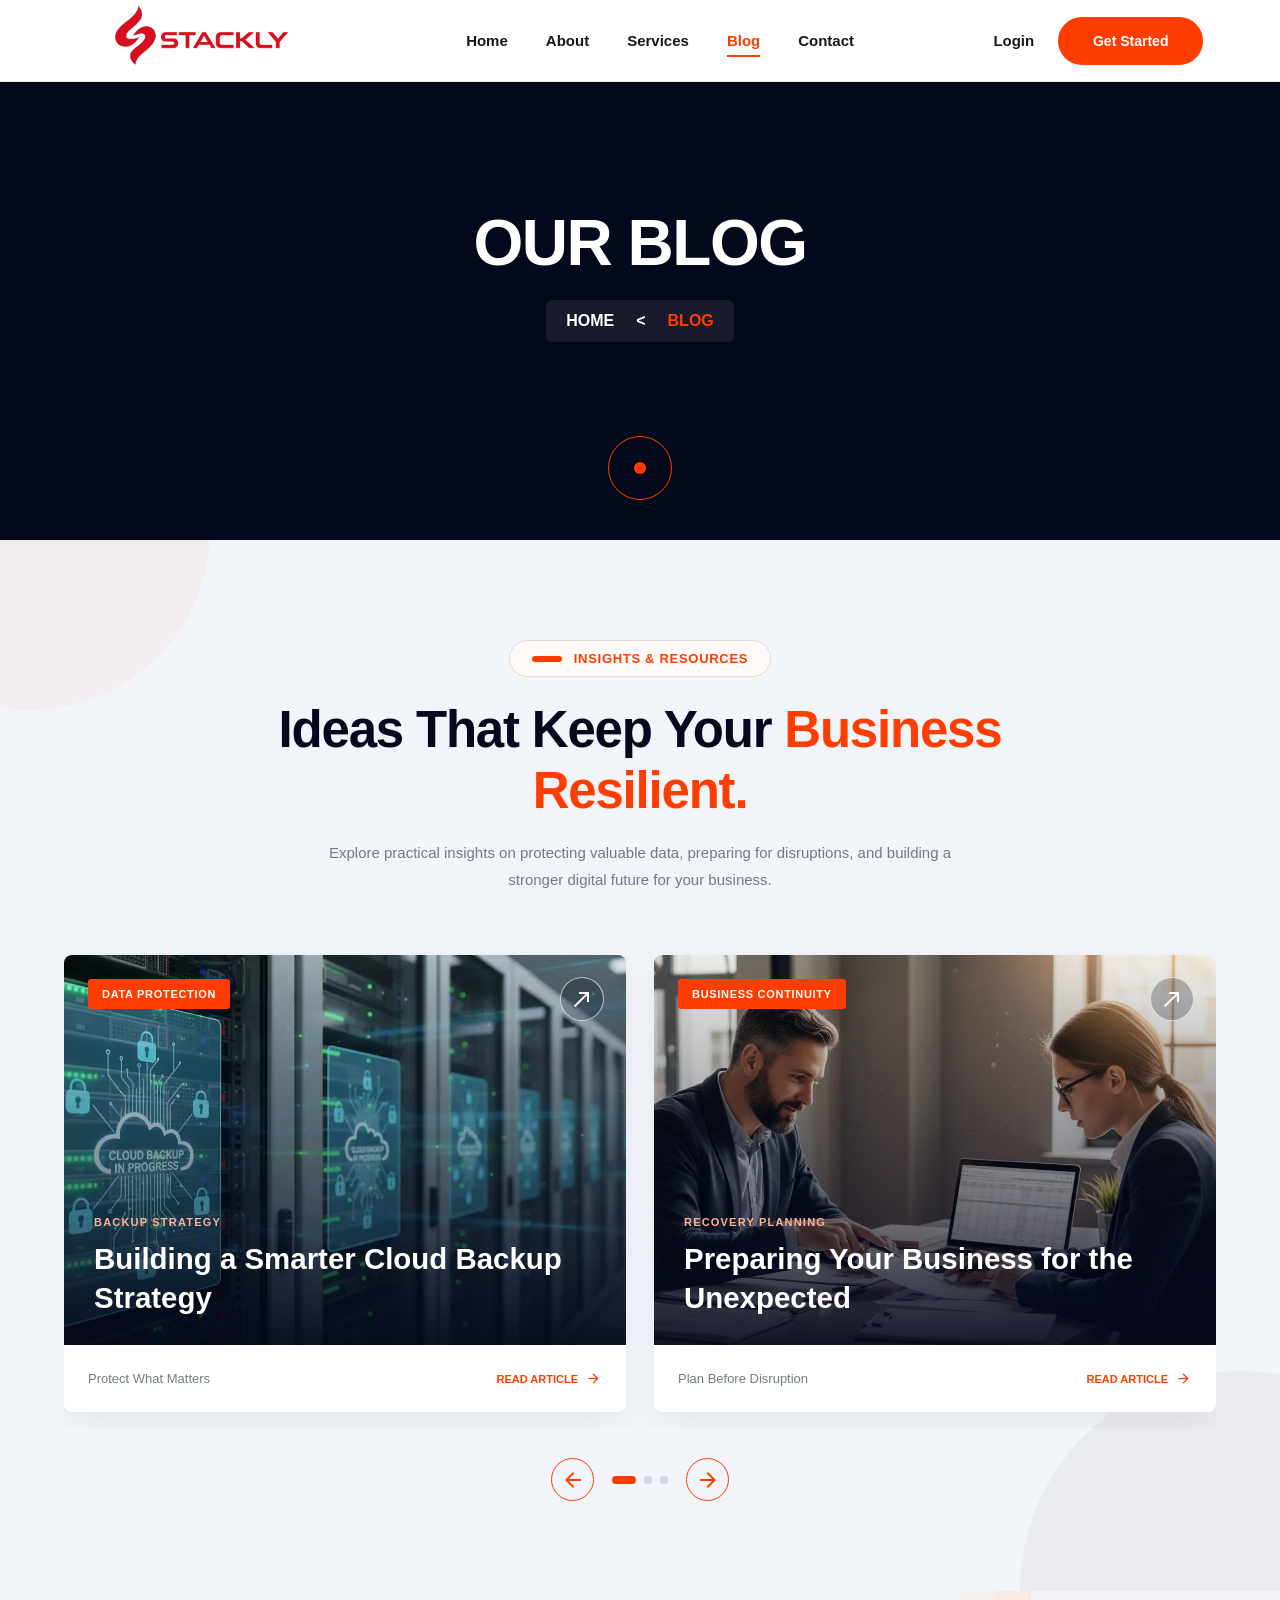
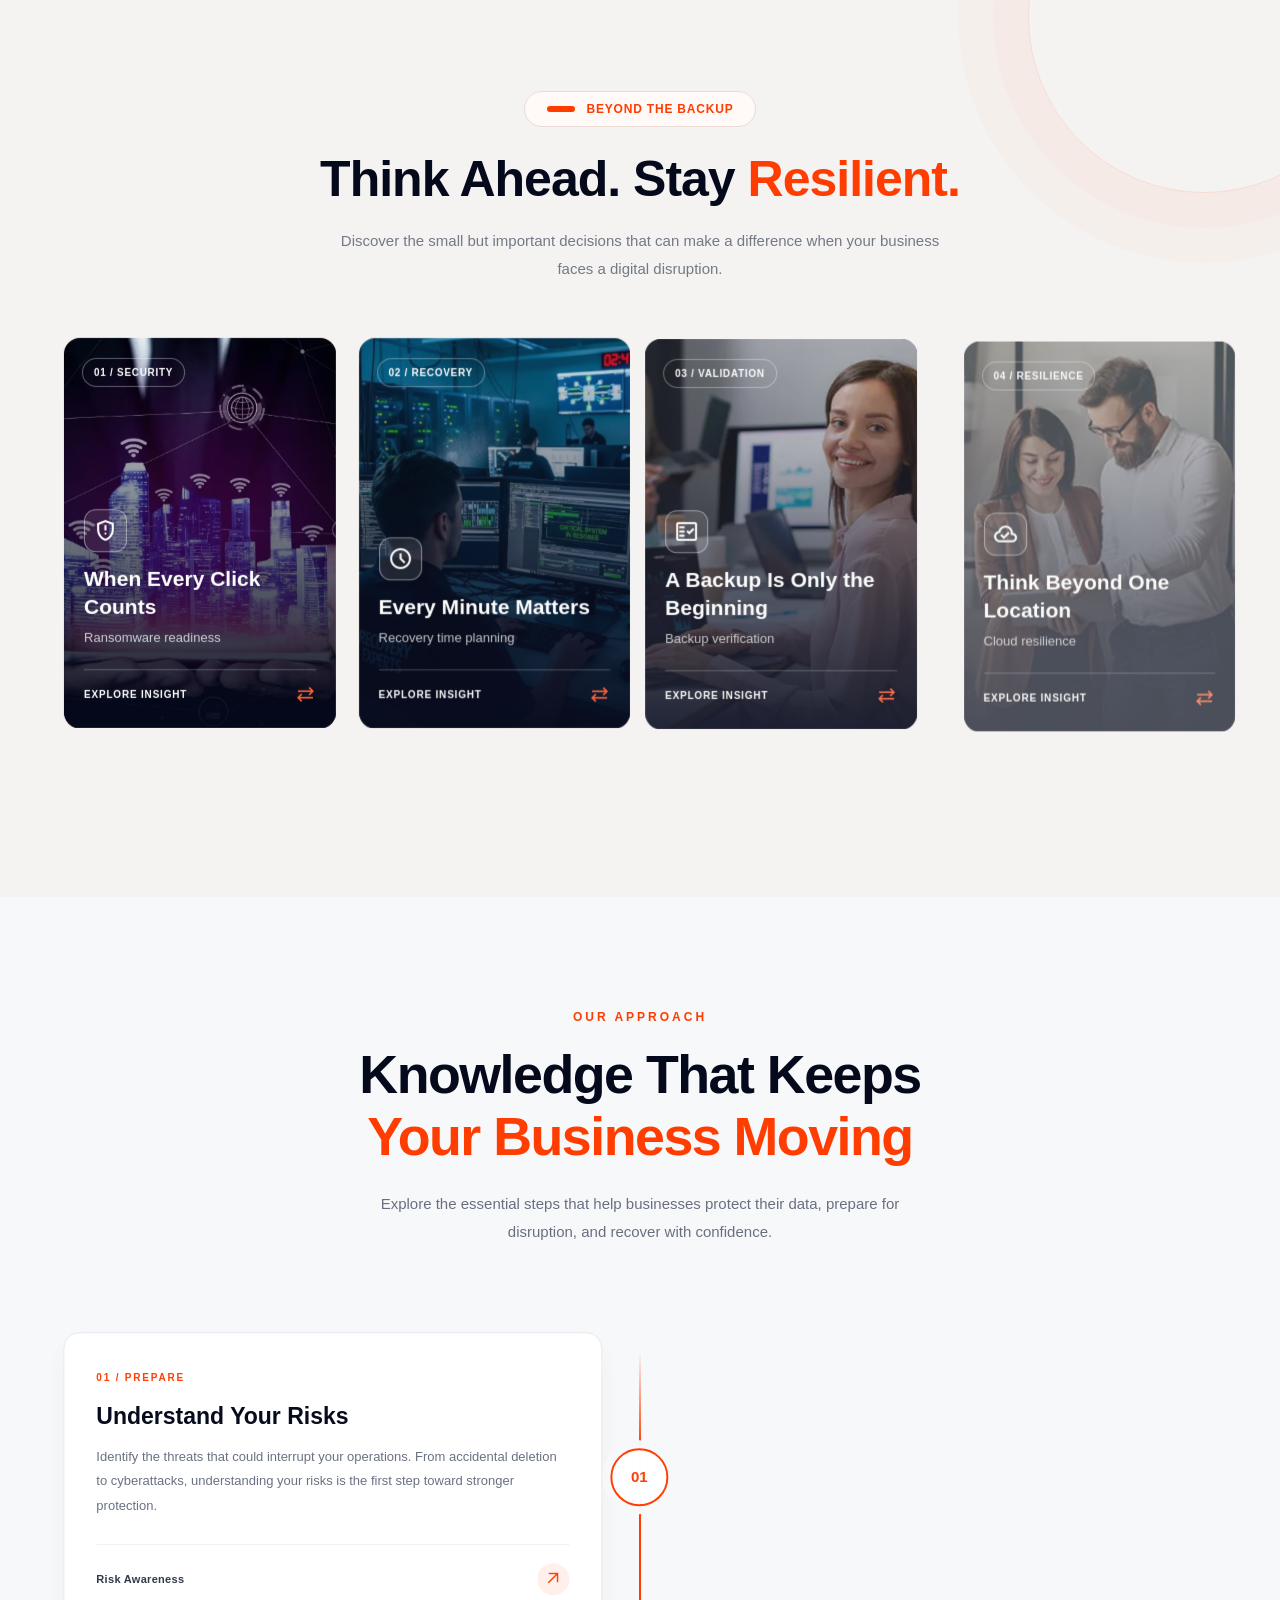
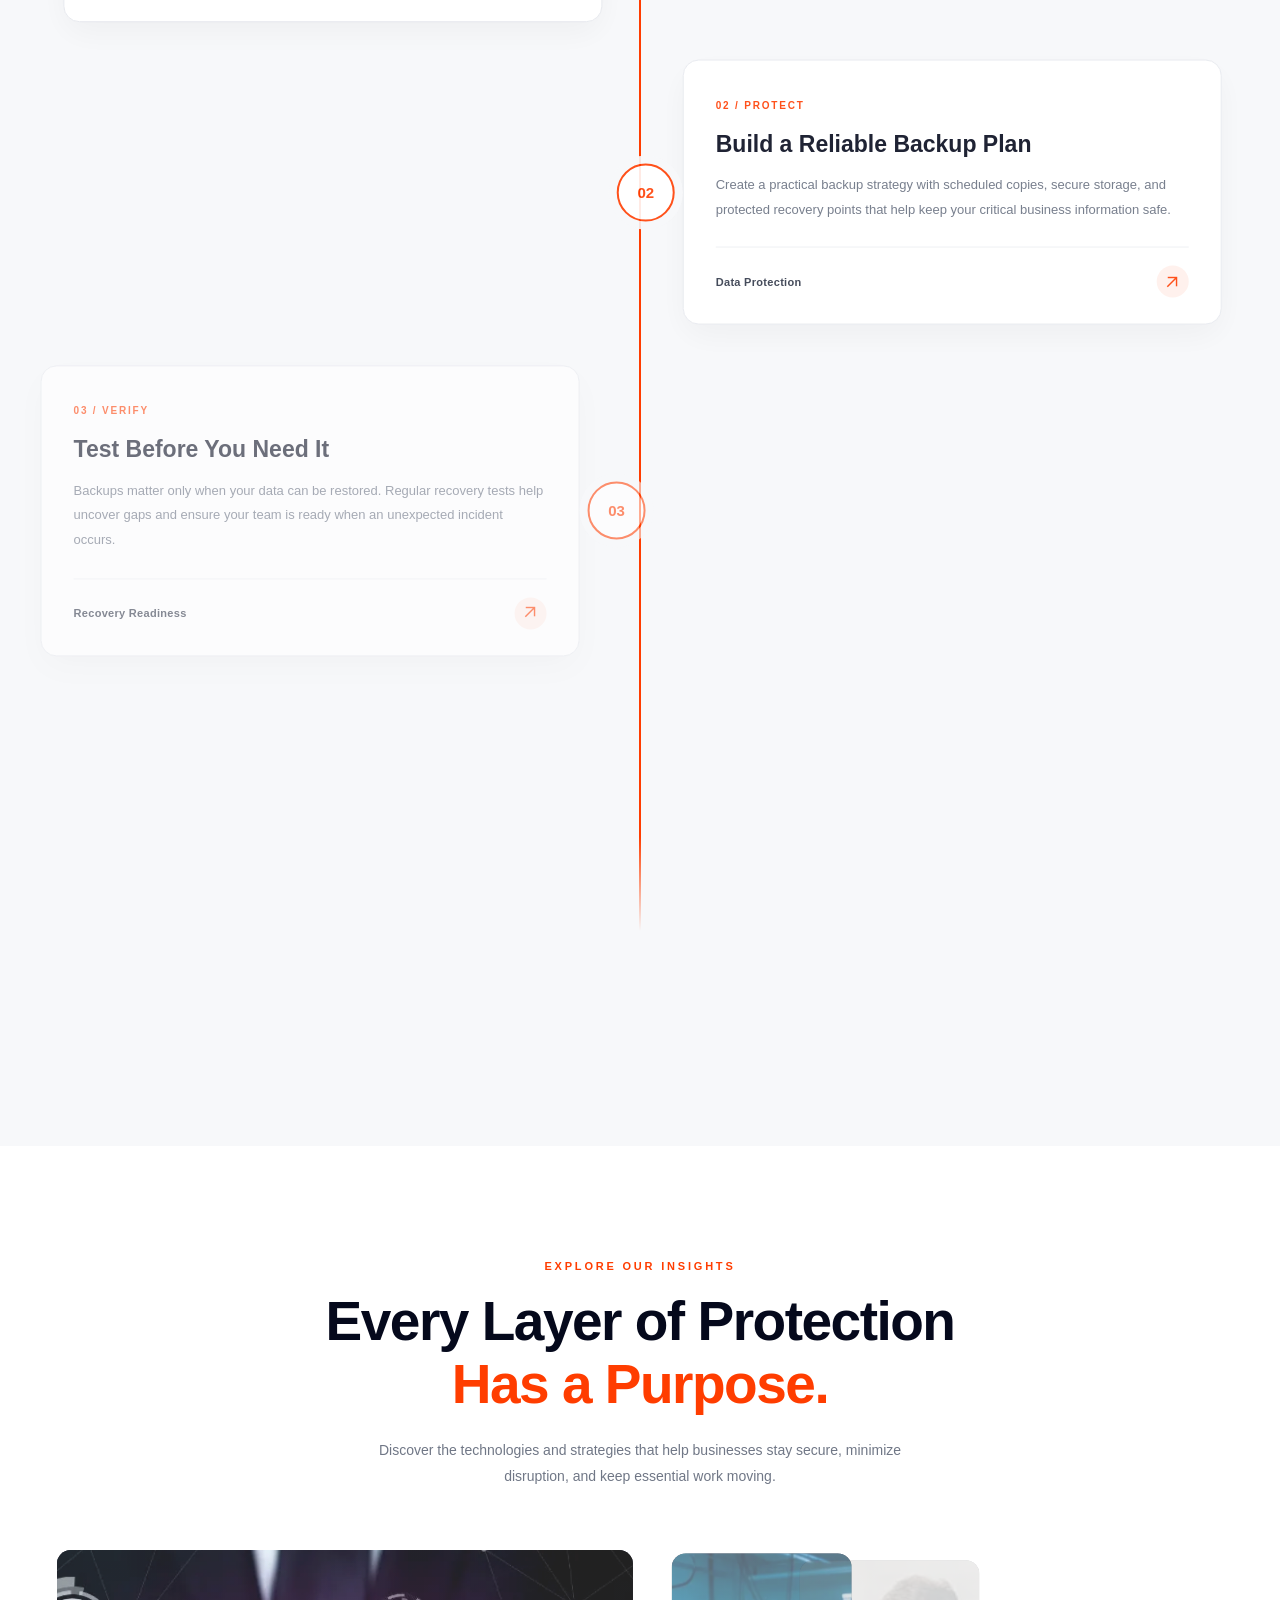
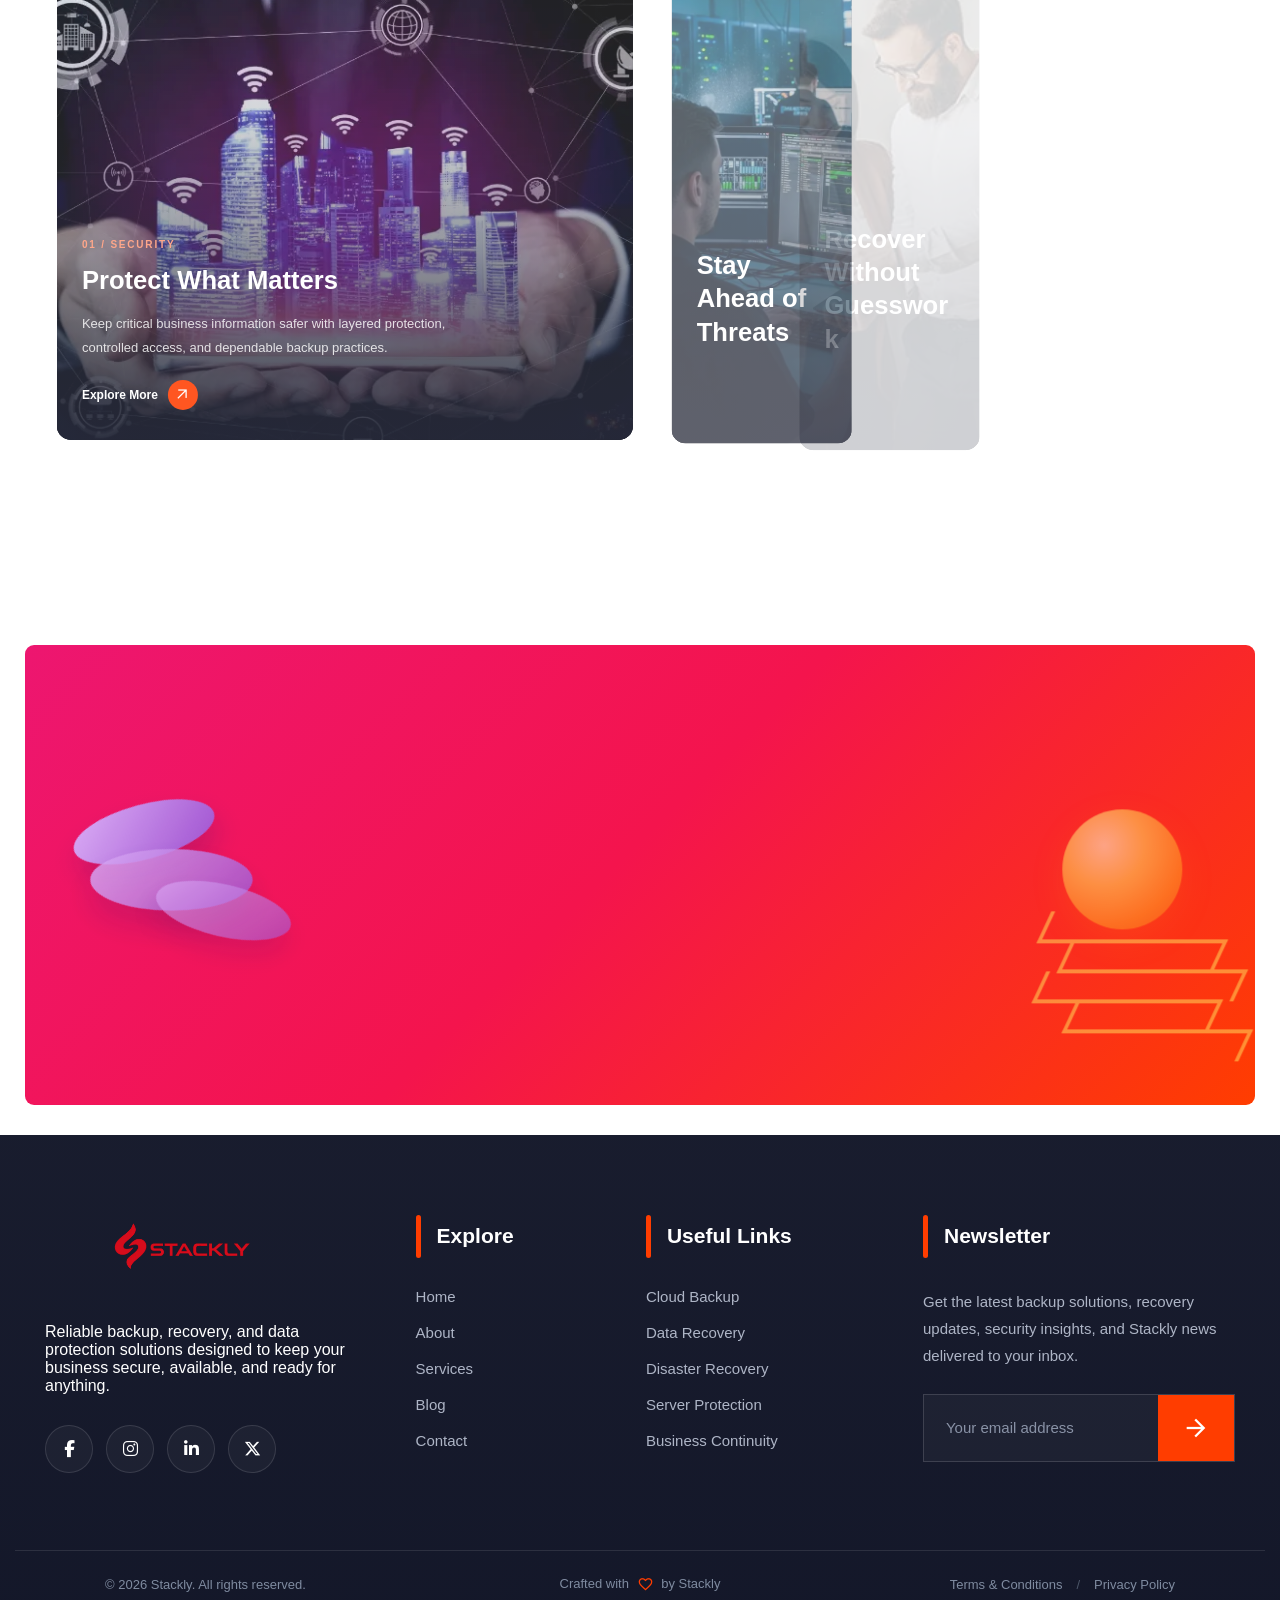
==== commit c725b64f: "Updated website" ====
--- a/blog.html
+++ b/blog.html
@@ -888,7 +888,7 @@
             <!-- Card 2 -->
             <article class="recovery-expansion-card">
                 <img
-                    src="assets/server-backup.webp"
+                    src="assets/data-protect.webp"
                     alt="Cybersecurity and ransomware defense"
                     class="recovery-expansion-image"
                     loading="lazy"
@@ -911,7 +911,7 @@
             <!-- Card 3 -->
             <article class="recovery-expansion-card">
                 <img
-                    src="assets/data-recovery (1).webp"
+                    src="assets/backup-team.webp"
                     alt="Cloud infrastructure for business recovery"
                     class="recovery-expansion-image"
                     loading="lazy"
@@ -934,7 +934,7 @@
             <!-- Card 4 -->
             <article class="recovery-expansion-card">
                 <img
-                    src="assets/backup-team.webp"
+                    src="assets/bussiness-loan.webp"
                     alt="Team maintaining business continuity"
                     class="recovery-expansion-image"
                     loading="lazy"
@@ -965,6 +965,7 @@
 </section>
 
 
+
 <!-- =========================================
      BACKUP CTA SECTION
 ========================================= -->
--- a/css/blog.css
+++ b/css/blog.css
@@ -753,487 +753,6 @@
         flex-wrap: wrap;
     }
 }
-
-
-/* =========================================
-   STACKLY INSIGHT FLIP CARDS
-========================================= */
-
-.stackly-insight-section {
-    position: relative;
-    isolation: isolate;
-    overflow: hidden;
-    padding: 100px 5%;
-    background: #f5f3f1;
-}
-
-.stackly-insight-section::before {
-    content: "";
-    position: absolute;
-    z-index: -1;
-    top: -150px;
-    right: -100px;
-    width: 350px;
-    height: 350px;
-    border: 1px solid rgba(255, 61, 0, .13);
-    border-radius: 50%;
-    box-shadow:
-        0 0 0 35px rgba(255, 61, 0, .025),
-        0 0 0 70px rgba(255, 61, 0, .02);
-    pointer-events: none;
-}
-
-.stackly-insight-container {
-    max-width: 1250px;
-    margin: 0 auto;
-}
-
-.stackly-insight-heading {
-    max-width: 760px;
-    margin: 0 auto 55px;
-    text-align: center;
-}
-
-.stackly-insight-label {
-    display: inline-flex;
-    align-items: center;
-    gap: 12px;
-    margin-bottom: 22px;
-    padding: 10px 22px;
-    border: 1px solid #eadbd6;
-    border-radius: 40px;
-    background: #fffaf8;
-    color: #ff3d00;
-    font-size: 12px;
-    font-weight: 800;
-    letter-spacing: .8px;
-}
-
-.stackly-insight-label > span {
-    width: 28px;
-    height: 6px;
-    border-radius: 20px;
-    background: #ff3d00;
-}
-
-.stackly-insight-heading h2 {
-    margin: 0;
-    color: #05091c;
-    font-size: clamp(34px, 4vw, 50px);
-    font-weight: 800;
-    line-height: 1.2;
-    letter-spacing: -1px;
-}
-
-.stackly-insight-heading h2 span {
-    color: #ff3d00;
-}
-
-.stackly-insight-heading > p {
-    max-width: 620px;
-    margin: 18px auto 0;
-    color: #737985;
-    font-size: 15px;
-    line-height: 1.85;
-}
-
-
-/* Grid */
-
-.stackly-insight-grid {
-    display: grid;
-    grid-template-columns: repeat(4, minmax(0, 1fr));
-    gap: 22px;
-    perspective: 1400px;
-}
-
-
-/* Card wrapper */
-
-.stackly-flip-card {
-    min-width: 0;
-    height: 390px;
-    perspective: 1200px;
-    -webkit-perspective: 1200px;
-}
-
-.stackly-flip-inner {
-    position: relative;
-    display: block;
-    width: 100%;
-    height: 100%;
-    padding: 0;
-    border: 0;
-    border-radius: 16px;
-    background: transparent;
-    color: inherit;
-    text-align: left;
-    cursor: pointer;
-    transform-style: preserve-3d;
-    -webkit-transform-style: preserve-3d;
-    transition: transform .75s cubic-bezier(.2, .7, .2, 1);
-}
-
-.stackly-flip-card:hover .stackly-flip-inner,
-.stackly-flip-card.is-flipped .stackly-flip-inner {
-    transform: rotateY(180deg);
-}
-
-.stackly-flip-inner:focus-visible {
-    outline: 3px solid #ff3d00;
-    outline-offset: 5px;
-}
-
-
-/* Both faces */
-
-.stackly-flip-front,
-.stackly-flip-back {
-    position: absolute;
-    inset: 0;
-    overflow: hidden;
-    border-radius: 16px;
-    -webkit-backface-visibility: hidden;
-    backface-visibility: hidden;
-}
-
-
-/* Front */
-
-.stackly-flip-front {
-    background: #05091c;
-    color: #ffffff;
-}
-
-.stackly-flip-front::after {
-    content: "";
-    position: absolute;
-    inset: 0;
-    z-index: 1;
-    background: linear-gradient(
-        to top,
-        rgba(5, 9, 28, .97) 0%,
-        rgba(5, 9, 28, .58) 48%,
-        rgba(5, 9, 28, .08) 100%
-    );
-    transition: background .4s ease;
-}
-
-.stackly-flip-card:hover .stackly-flip-front::after {
-    background: linear-gradient(
-        to top,
-        rgba(5, 9, 28, .98) 0%,
-        rgba(255, 61, 0, .20) 100%
-    );
-}
-
-.stackly-flip-front > img {
-    display: block;
-    width: 100%;
-    height: 100%;
-    object-fit: cover;
-    transition: transform .7s ease;
-}
-
-.stackly-flip-card:hover .stackly-flip-front > img {
-    transform: scale(1.07);
-}
-
-.stackly-insight-number {
-    position: absolute;
-    z-index: 2;
-    top: 20px;
-    left: 18px;
-    padding: 8px 11px;
-    border: 1px solid rgba(255,255,255,.35);
-    border-radius: 30px;
-    color: #ffffff;
-    font-size: 10px;
-    font-weight: 800;
-    letter-spacing: .7px;
-}
-
-.stackly-flip-front-content {
-    position: absolute;
-    z-index: 2;
-    right: 20px;
-    bottom: 23px;
-    left: 20px;
-    color: #ffffff;
-}
-
-.stackly-flip-front-content > .material-symbols-outlined {
-    display: inline-flex;
-    align-items: center;
-    justify-content: center;
-    width: 43px;
-    height: 43px;
-    margin-bottom: 13px;
-    border: 1px solid rgba(255,255,255,.45);
-    border-radius: 12px;
-    background: rgba(255,255,255,.10);
-    color: #ffffff;
-    font-size: 25px;
-}
-
-.stackly-flip-front-content h3 {
-    margin: 0 0 8px;
-    font-size: 21px;
-    font-weight: 800;
-    line-height: 1.3;
-}
-
-.stackly-flip-front-content > p {
-    margin: 0 0 20px;
-    color: rgba(255,255,255,.76);
-    font-size: 13px;
-    line-height: 1.6;
-}
-
-.stackly-flip-hint {
-    display: flex;
-    align-items: center;
-    justify-content: space-between;
-    gap: 10px;
-    padding-top: 14px;
-    border-top: 1px solid rgba(255,255,255,.25);
-    color: #ffffff;
-    font-size: 10px;
-    font-weight: 800;
-    letter-spacing: .8px;
-}
-
-.stackly-flip-hint .material-symbols-outlined {
-    color: #ff6338;
-    font-size: 21px;
-}
-
-
-/* Back */
-
-.stackly-flip-back {
-    display: flex;
-    flex-direction: column;
-    align-items: flex-start;
-    justify-content: center;
-    padding: 25px 23px;
-    transform: rotateY(180deg);
-    background: #ff3d00;
-    color: #ffffff;
-    text-align: left;
-}
-
-.stackly-insight-back-number {
-    position: absolute;
-    top: 7px;
-    right: 12px;
-    color: rgba(255,255,255,.15);
-    font-size: 76px;
-    font-weight: 900;
-    line-height: 1;
-}
-
-.stackly-back-icon {
-    z-index: 1;
-    margin-bottom: 18px;
-    font-size: 35px;
-}
-
-.stackly-back-label {
-    margin-bottom: 12px;
-    color: rgba(255,255,255,.83);
-    font-size: 10px;
-    font-weight: 800;
-    letter-spacing: 1px;
-}
-
-.stackly-flip-back h3 {
-    position: relative;
-    z-index: 1;
-    margin: 0 0 13px;
-    color: #ffffff;
-    font-size: 22px;
-    line-height: 1.3;
-    font-weight: 800;
-}
-
-.stackly-flip-back > p {
-    margin: 0;
-    color: rgba(255,255,255,.93);
-    font-size: 13px;
-    line-height: 1.8;
-}
-
-.stackly-insight-link {
-    display: inline-flex;
-    align-items: center;
-    gap: 9px;
-    margin-top: 23px;
-    padding-bottom: 5px;
-    border-bottom: 1px solid rgba(255,255,255,.7);
-    color: #ffffff;
-    font-size: 11px;
-    font-weight: 800;
-    text-decoration: none;
-    z-index: 20;
-    cursor: pointer;
-    pointer-events: auto;
-    touch-action: manipulation;
-}
-
-.stackly-insight-link .material-symbols-outlined {
-    font-size: 17px;
-    transition: transform .3s ease;
-     z-index: 21;
-     pointer-events: auto;
-
-}
-
-.stackly-insight-link:hover .material-symbols-outlined {
-    transform: translateX(5px);
-}
-
-
-/* Bottom note */
-
-.stackly-insight-footer {
-    display: flex;
-    align-items: center;
-    justify-content: center;
-    gap: 10px;
-    margin-top: 45px;
-    text-align: center;
-}
-
-.stackly-insight-footer .material-symbols-outlined {
-    color: #ff3d00;
-    font-size: 24px;
-}
-
-.stackly-insight-footer p {
-    margin: 0;
-    color: #05091c;
-    font-size: 14px;
-    font-weight: 700;
-    line-height: 1.7;
-}
-
-
-/* Tablet */
-
-@media (max-width: 1000px) {
-    .stackly-insight-section {
-        padding: 80px 4%;
-    }
-
-    .stackly-insight-grid {
-        grid-template-columns: repeat(2, minmax(0, 1fr));
-        gap: 24px;
-    }
-
-    .stackly-flip-card {
-        height: 380px;
-    }
-}
-
-
-/* Mobile */
-
-@media (max-width: 600px) {
-    .stackly-insight-section {
-        padding: 65px 18px;
-    }
-
-    .stackly-insight-heading {
-        margin-bottom: 35px;
-        text-align: center;
-    }
-
-    .stackly-insight-heading h2 {
-        font-size: clamp(29px, 7.5vw, 36px);
-        line-height: 1.25;
-        letter-spacing: -.6px;
-    }
-
-    .stackly-insight-heading > p {
-        font-size: 14px;
-        line-height: 1.8;
-    }
-
-    .stackly-insight-grid {
-        grid-template-columns: minmax(0, 1fr);
-        gap: 24px;
-        max-width: 390px;
-        margin: 0 auto;
-    }
-
-    .stackly-flip-card {
-        width: 100%;
-        height: 400px;
-    }
-
-    .stackly-flip-front-content {
-        right: 24px;
-        bottom: 25px;
-        left: 24px;
-    }
-
-    .stackly-flip-front-content h3 {
-        font-size: 24px;
-    }
-
-    .stackly-flip-back {
-        align-items: center;
-        padding: 28px;
-        text-align: center;
-    }
-
-    .stackly-flip-back h3 {
-        font-size: 24px;
-    }
-
-    .stackly-flip-back > p {
-        font-size: 14px;
-    }
-
-    .stackly-insight-link {
-        justify-content: center;
-    }
-
-    .stackly-insight-footer {
-        max-width: 340px;
-        margin: 35px auto 0;
-    }
-
-    .stackly-insight-footer p {
-        font-size: 13px;
-    }
-}
-
-
-/* Touch screens: tap to flip */
-
-@media (hover: none) {
-    .stackly-flip-card:hover .stackly-flip-inner {
-        transform: none;
-    }
-
-    .stackly-flip-card.is-flipped .stackly-flip-inner {
-        transform: rotateY(180deg);
-    }
-}
-
-
-/* Reduced motion */
-
-@media (prefers-reduced-motion: reduce) {
-    .stackly-flip-inner,
-    .stackly-flip-front img,
-    .stackly-insight-link .material-symbols-outlined {
-        transition-duration: .01ms !important;
-    }
-}
-
 
 
 /* =====================================
@@ -2627,4 +2146,581 @@
         transform: scale(.58);
     }
 
-}+}
+
+/* =========================================
+   STACKLY INSIGHT FLIP CARDS
+========================================= */
+
+.stackly-insight-section {
+    position: relative;
+    isolation: isolate;
+    overflow: hidden;
+    padding: 100px 5%;
+    background: #f5f3f1;
+}
+
+.stackly-insight-section::before {
+    content: "";
+    position: absolute;
+    z-index: -1;
+    top: -150px;
+    right: -100px;
+    width: 350px;
+    height: 350px;
+    border: 1px solid rgba(255, 61, 0, .13);
+    border-radius: 50%;
+    box-shadow:
+        0 0 0 35px rgba(255, 61, 0, .025),
+        0 0 0 70px rgba(255, 61, 0, .02);
+    pointer-events: none;
+}
+
+.stackly-insight-container {
+    max-width: 1250px;
+    margin: 0 auto;
+}
+
+.stackly-insight-heading {
+    max-width: 760px;
+    margin: 0 auto 55px;
+    text-align: center;
+}
+
+.stackly-insight-label {
+    display: inline-flex;
+    align-items: center;
+    gap: 12px;
+    margin-bottom: 22px;
+    padding: 10px 22px;
+    border: 1px solid #eadbd6;
+    border-radius: 40px;
+    background: #fffaf8;
+    color: #ff3d00;
+    font-size: 12px;
+    font-weight: 800;
+    letter-spacing: .8px;
+}
+
+.stackly-insight-label > span {
+    width: 28px;
+    height: 6px;
+    border-radius: 20px;
+    background: #ff3d00;
+}
+
+.stackly-insight-heading h2 {
+    margin: 0;
+    color: #05091c;
+    font-size: clamp(34px, 4vw, 50px);
+    font-weight: 800;
+    line-height: 1.2;
+    letter-spacing: -1px;
+}
+
+.stackly-insight-heading h2 span {
+    color: #ff3d00;
+}
+
+.stackly-insight-heading > p {
+    max-width: 620px;
+    margin: 18px auto 0;
+    color: #737985;
+    font-size: 15px;
+    line-height: 1.85;
+}
+
+
+/* Grid */
+
+.stackly-insight-grid {
+    display: grid;
+    grid-template-columns: repeat(4, minmax(0, 1fr));
+    gap: 22px;
+    perspective: 1400px;
+}
+
+
+/* Card wrapper */
+
+.stackly-flip-card {
+    min-width: 0;
+    height: 390px;
+    perspective: 1200px;
+    -webkit-perspective: 1200px;
+}
+
+.stackly-flip-inner {
+    position: relative;
+    display: block;
+    width: 100%;
+    height: 100%;
+    padding: 0;
+    border: 0;
+    border-radius: 16px;
+    background: transparent;
+    color: inherit;
+    text-align: left;
+    cursor: pointer;
+    transform-style: preserve-3d;
+    -webkit-transform-style: preserve-3d;
+    transition: transform .75s cubic-bezier(.2, .7, .2, 1);
+}
+
+.stackly-flip-card:hover .stackly-flip-inner,
+.stackly-flip-card.is-flipped .stackly-flip-inner {
+    transform: rotateY(180deg);
+}
+
+.stackly-flip-inner:focus-visible {
+    outline: 3px solid #ff3d00;
+    outline-offset: 5px;
+}
+
+
+/* Both faces */
+
+.stackly-flip-front,
+.stackly-flip-back {
+    position: absolute;
+    inset: 0;
+    overflow: hidden;
+    border-radius: 16px;
+    -webkit-backface-visibility: hidden;
+    backface-visibility: hidden;
+}
+
+
+/* Front */
+
+.stackly-flip-front {
+    background: #05091c;
+    color: #ffffff;
+}
+
+.stackly-flip-front::after {
+    content: "";
+    position: absolute;
+    inset: 0;
+    z-index: 1;
+    background: linear-gradient(
+        to top,
+        rgba(5, 9, 28, .97) 0%,
+        rgba(5, 9, 28, .58) 48%,
+        rgba(5, 9, 28, .08) 100%
+    );
+    transition: background .4s ease;
+}
+
+.stackly-flip-card:hover .stackly-flip-front::after {
+    background: linear-gradient(
+        to top,
+        rgba(5, 9, 28, .98) 0%,
+        rgba(255, 61, 0, .20) 100%
+    );
+}
+
+.stackly-flip-front > img {
+    display: block;
+    width: 100%;
+    height: 100%;
+    object-fit: cover;
+    transition: transform .7s ease;
+}
+
+.stackly-flip-card:hover .stackly-flip-front > img {
+    transform: scale(1.07);
+}
+
+.stackly-insight-number {
+    position: absolute;
+    z-index: 2;
+    top: 20px;
+    left: 18px;
+    padding: 8px 11px;
+    border: 1px solid rgba(255,255,255,.35);
+    border-radius: 30px;
+    color: #ffffff;
+    font-size: 10px;
+    font-weight: 800;
+    letter-spacing: .7px;
+}
+
+.stackly-flip-front-content {
+    position: absolute;
+    z-index: 2;
+    right: 20px;
+    bottom: 23px;
+    left: 20px;
+    color: #ffffff;
+}
+
+.stackly-flip-front-content > .material-symbols-outlined {
+    display: inline-flex;
+    align-items: center;
+    justify-content: center;
+    width: 43px;
+    height: 43px;
+    margin-bottom: 13px;
+    border: 1px solid rgba(255,255,255,.45);
+    border-radius: 12px;
+    background: rgba(255,255,255,.10);
+    color: #ffffff;
+    font-size: 25px;
+}
+
+.stackly-flip-front-content h3 {
+    margin: 0 0 8px;
+    font-size: 21px;
+    font-weight: 800;
+    line-height: 1.3;
+}
+
+.stackly-flip-front-content > p {
+    margin: 0 0 20px;
+    color: rgba(255,255,255,.76);
+    font-size: 13px;
+    line-height: 1.6;
+}
+
+.stackly-flip-hint {
+    display: flex;
+    align-items: center;
+    justify-content: space-between;
+    gap: 10px;
+    padding-top: 14px;
+    border-top: 1px solid rgba(255,255,255,.25);
+    color: #ffffff;
+    font-size: 10px;
+    font-weight: 800;
+    letter-spacing: .8px;
+}
+
+.stackly-flip-hint .material-symbols-outlined {
+    color: #ff6338;
+    font-size: 21px;
+}
+
+
+/* Back */
+
+.stackly-flip-back {
+    display: flex;
+    flex-direction: column;
+    align-items: flex-start;
+    justify-content: center;
+    padding: 25px 23px;
+    transform: rotateY(180deg);
+    background: #ff3d00;
+    color: #ffffff;
+    text-align: left;
+}
+
+.stackly-insight-back-number {
+    position: absolute;
+    top: 7px;
+    right: 12px;
+    color: rgba(255,255,255,.15);
+    font-size: 76px;
+    font-weight: 900;
+    line-height: 1;
+}
+
+.stackly-back-icon {
+    z-index: 1;
+    margin-bottom: 18px;
+    font-size: 35px;
+}
+
+.stackly-back-label {
+    margin-bottom: 12px;
+    color: rgba(255,255,255,.83);
+    font-size: 10px;
+    font-weight: 800;
+    letter-spacing: 1px;
+}
+
+.stackly-flip-back h3 {
+    position: relative;
+    z-index: 1;
+    margin: 0 0 13px;
+    color: #ffffff;
+    font-size: 22px;
+    line-height: 1.3;
+    font-weight: 800;
+}
+
+.stackly-flip-back > p {
+    margin: 0;
+    color: rgba(255,255,255,.93);
+    font-size: 13px;
+    line-height: 1.8;
+}
+
+.stackly-insight-link {
+    display: inline-flex;
+    align-items: center;
+    gap: 9px;
+    margin-top: 23px;
+    padding-bottom: 5px;
+    border-bottom: 1px solid rgba(255,255,255,.7);
+    color: #ffffff;
+    font-size: 11px;
+    font-weight: 800;
+    text-decoration: none;
+}
+
+.stackly-insight-link .material-symbols-outlined {
+    font-size: 17px;
+    transition: transform .3s ease;
+}
+
+.stackly-insight-link:hover .material-symbols-outlined {
+    transform: translateX(5px);
+}
+
+
+/* Bottom note */
+
+.stackly-insight-footer {
+    display: flex;
+    align-items: center;
+    justify-content: center;
+    gap: 10px;
+    margin-top: 45px;
+    text-align: center;
+}
+
+.stackly-insight-footer .material-symbols-outlined {
+    color: #ff3d00;
+    font-size: 24px;
+}
+
+.stackly-insight-footer p {
+    margin: 0;
+    color: #05091c;
+    font-size: 14px;
+    font-weight: 700;
+    line-height: 1.7;
+}
+
+
+/* Tablet */
+
+@media (max-width: 1000px) {
+    .stackly-insight-section {
+        padding: 80px 4%;
+    }
+
+    .stackly-insight-grid {
+        grid-template-columns: repeat(2, minmax(0, 1fr));
+        gap: 24px;
+    }
+
+    .stackly-flip-card {
+        height: 380px;
+    }
+}
+
+
+/* Mobile */
+
+@media (max-width: 600px) {
+    .stackly-insight-section {
+        padding: 65px 18px;
+    }
+
+    .stackly-insight-heading {
+        margin-bottom: 35px;
+        text-align: center;
+    }
+
+    .stackly-insight-heading h2 {
+        font-size: clamp(29px, 7.5vw, 36px);
+        line-height: 1.25;
+        letter-spacing: -.6px;
+    }
+
+    .stackly-insight-heading > p {
+        font-size: 14px;
+        line-height: 1.8;
+    }
+
+    .stackly-insight-grid {
+        grid-template-columns: minmax(0, 1fr);
+        gap: 24px;
+        max-width: 390px;
+        margin: 0 auto;
+    }
+
+    .stackly-flip-card {
+        width: 100%;
+        height: 400px;
+    }
+
+    .stackly-flip-front-content {
+        right: 24px;
+        bottom: 25px;
+        left: 24px;
+    }
+
+    .stackly-flip-front-content h3 {
+        font-size: 24px;
+    }
+
+    .stackly-flip-back {
+        align-items: center;
+        padding: 28px;
+        text-align: center;
+    }
+
+    .stackly-flip-back h3 {
+        font-size: 24px;
+    }
+
+    .stackly-flip-back > p {
+        font-size: 14px;
+    }
+
+    .stackly-insight-link {
+        justify-content: center;
+    }
+
+    .stackly-insight-footer {
+        max-width: 340px;
+        margin: 35px auto 0;
+    }
+
+    .stackly-insight-footer p {
+        font-size: 13px;
+    }
+}
+
+
+/* Touch screens: tap to flip */
+
+@media (hover: none) {
+    .stackly-flip-card:hover .stackly-flip-inner {
+        transform: none;
+    }
+
+    .stackly-flip-card.is-flipped .stackly-flip-inner {
+        transform: rotateY(180deg);
+    }
+}
+
+
+/* Reduced motion */
+
+@media (prefers-reduced-motion: reduce) {
+    .stackly-flip-inner,
+    .stackly-flip-front img,
+    .stackly-insight-link .material-symbols-outlined {
+        transition-duration: .01ms !important;
+    }
+}
+
+
+/* ===== STACKLY FLIP CARD FIX - IMPORTANT ===== */
+
+.stackly-insight-section {
+    position: relative !important;
+    isolation: isolate !important;
+}
+
+.stackly-insight-grid {
+    position: relative !important;
+    overflow: visible !important;
+}
+
+.stackly-flip-card {
+    position: relative !important;
+    min-width: 0 !important;
+    height: 390px !important;
+    perspective: 1200px !important;
+    -webkit-perspective: 1200px !important;
+    overflow: visible !important;
+}
+
+.stackly-flip-inner {
+    position: relative !important;
+    display: block !important;
+    width: 100% !important;
+    height: 100% !important;
+    padding: 0 !important;
+    border: 0 !important;
+    border-radius: 16px !important;
+    appearance: none !important;
+    -webkit-appearance: none !important;
+    background: transparent !important;
+    color: inherit !important;
+    text-align: left !important;
+    cursor: pointer !important;
+    transform: rotateY(0deg) !important;
+    transform-style: preserve-3d !important;
+    -webkit-transform-style: preserve-3d !important;
+    transition: transform 0.7s ease !important;
+}
+
+/* Desktop hover and JavaScript-controlled flip */
+
+.stackly-flip-card:hover .stackly-flip-inner,
+.stackly-flip-card.is-flipped .stackly-flip-inner {
+    transform: rotateY(180deg) !important;
+}
+
+.stackly-flip-front,
+.stackly-flip-back {
+    position: absolute !important;
+    inset: 0 !important;
+    width: 100% !important;
+    height: 100% !important;
+    overflow: hidden !important;
+    border-radius: 16px !important;
+    -webkit-backface-visibility: hidden !important;
+    backface-visibility: hidden !important;
+}
+
+.stackly-flip-front {
+    z-index: 2 !important;
+    transform: rotateY(0deg) translateZ(1px) !important;
+}
+
+.stackly-flip-back {
+    z-index: 1 !important;
+    transform: rotateY(180deg) translateZ(1px) !important;
+    pointer-events: auto !important;
+}
+
+/* Explore More link */
+
+.stackly-insight-link {
+    position: relative !important;
+    z-index: 10 !important;
+    display: inline-flex !important;
+    align-items: center !important;
+    justify-content: center !important;
+    cursor: pointer !important;
+    pointer-events: auto !important;
+    touch-action: manipulation !important;
+}
+
+/* Touch devices */
+
+@media (hover: none) {
+    .stackly-flip-card:hover .stackly-flip-inner {
+        transform: none !important;
+    }
+
+    .stackly-flip-card.is-flipped .stackly-flip-inner {
+        transform: rotateY(180deg) !important;
+    }
+}
+
+/* Mobile */
+
+@media (max-width: 600px) {
+    .stackly-flip-card {
+        height: 400px !important;
+    }
+}
